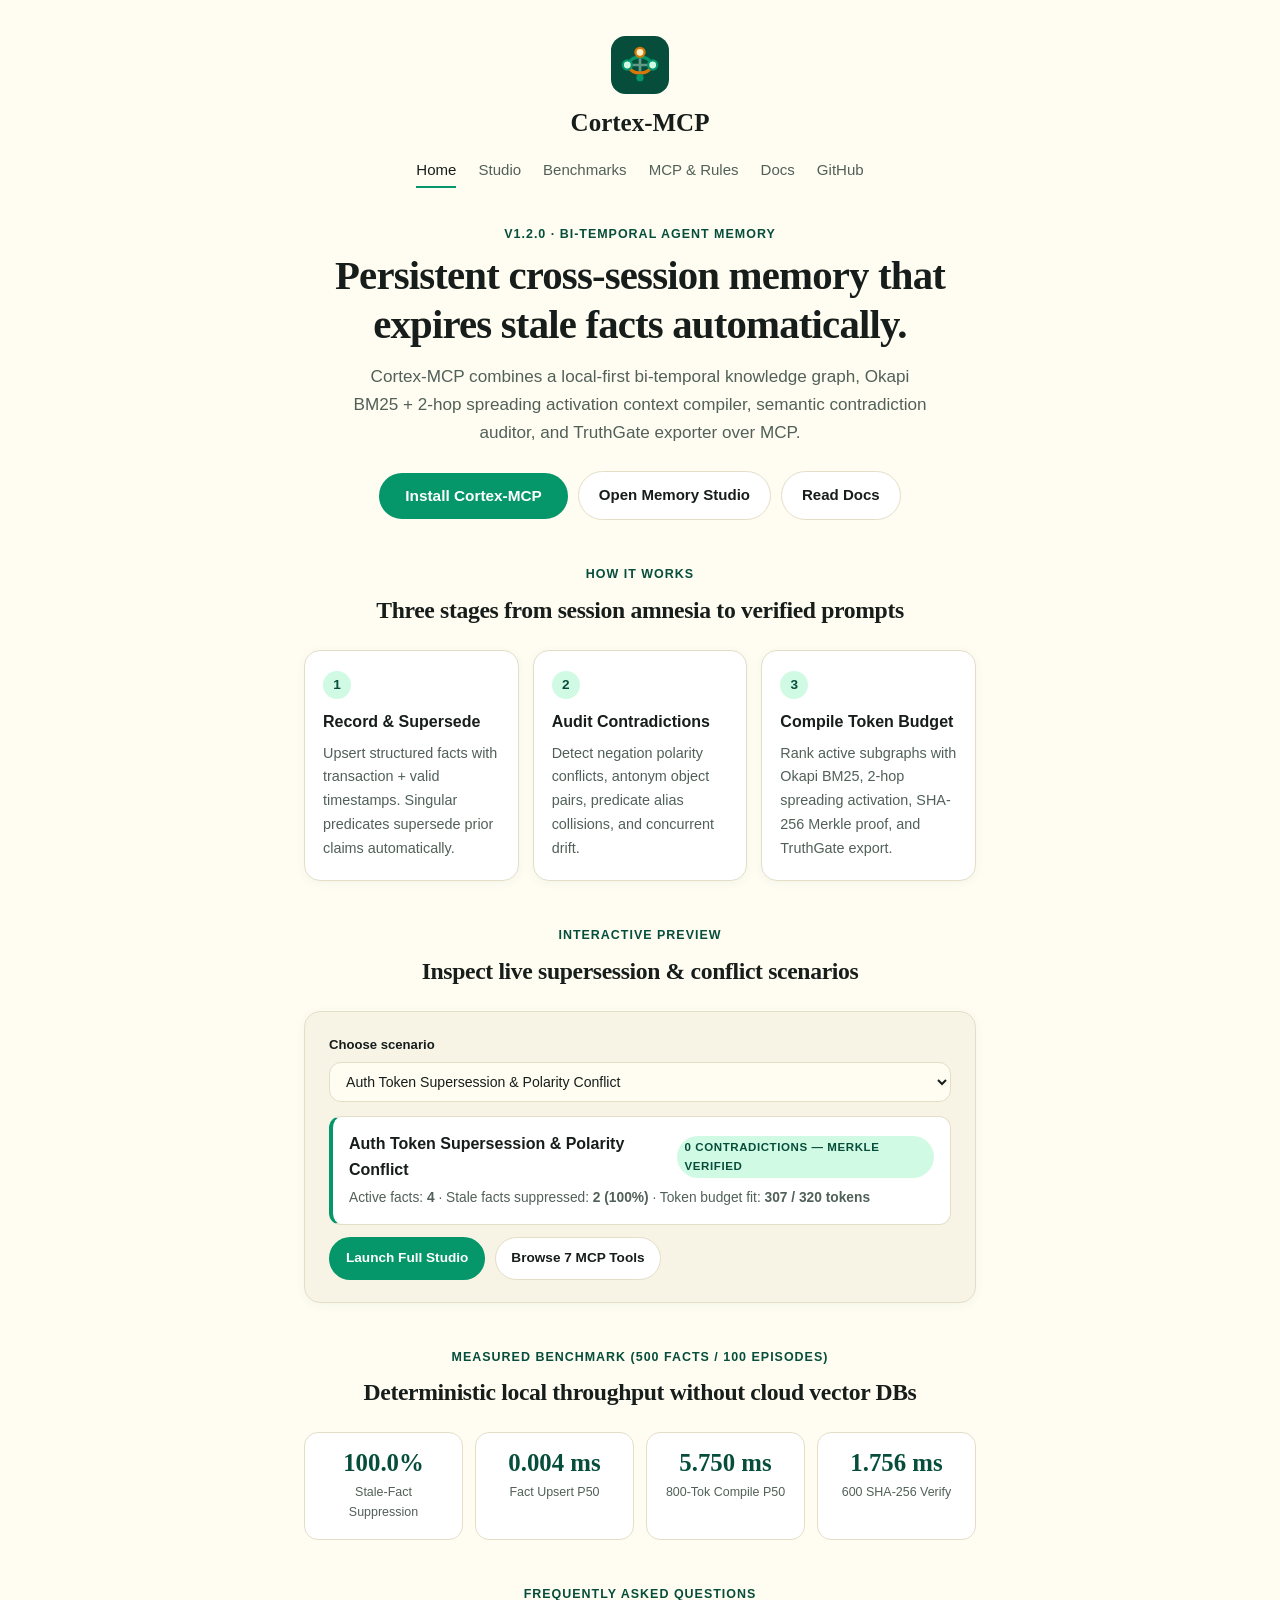
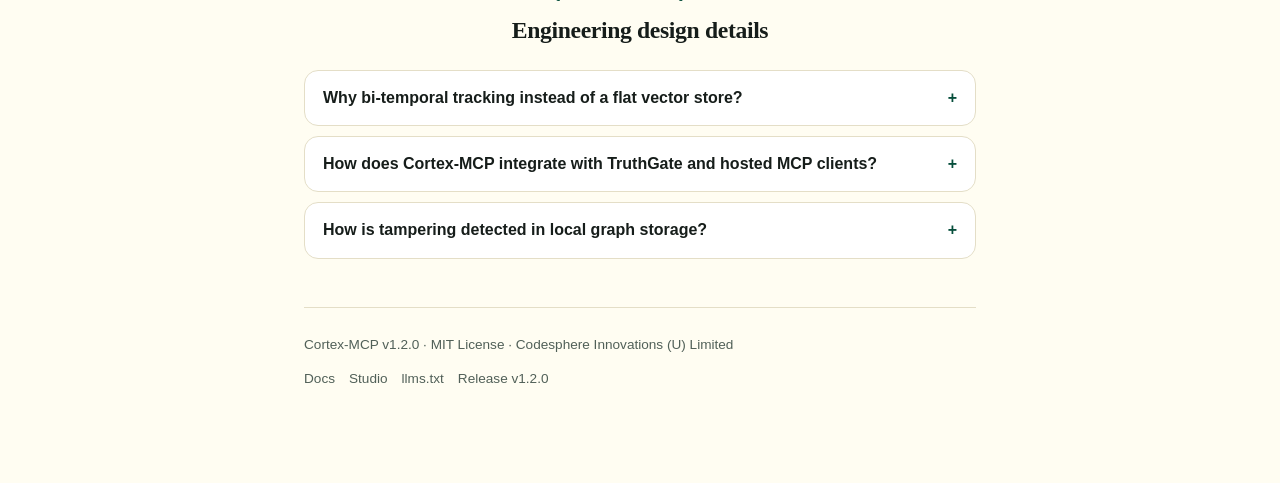
==== website/index.html @ 3ddeae09 "feat: release v1.2.0 with Seafoam Jade & Warm Ochre editorial website, bi-temporal studio, docs, and" ====
<!DOCTYPE html>
<html lang="en">
<head>
  <meta charset="utf-8" />
  <meta name="viewport" content="width=device-width, initial-scale=1.0" />
  <title>Cortex-MCP — Bi-Temporal Knowledge Graph &amp; Token-Budgeted Context Compiler</title>
  <meta name="description" content="Local-first bi-temporal knowledge graph, Okapi BM25 token-budgeted context compiler, contradiction auditor, and TruthGate exporter for AI agents." />
  <link rel="canonical" href="https://codesphere-u.github.io/cortex-mcp/" />
  <meta property="og:type" content="website" />
  <meta property="og:title" content="Cortex-MCP v1.2.0 — Bi-Temporal Memory MCP Server" />
  <meta property="og:description" content="100% stale-fact suppression, sub-millisecond fact upserts, SHA-256 Merkle integrity, and 7 MCP tools over stdio, HTTP/SSE, and Vercel." />
  <meta property="og:url" content="https://codesphere-u.github.io/cortex-mcp/" />
  <meta property="og:image" content="https://codesphere-u.github.io/cortex-mcp/og-image.svg" />
  <meta name="twitter:card" content="summary_large_image" />
  <meta name="twitter:title" content="Cortex-MCP v1.2.0 — Bi-Temporal Memory MCP Server" />
  <meta name="twitter:description" content="Persistent cross-session memory with bi-temporal supersession, contradiction auditing, and strict token-budget packing." />
  <meta name="twitter:image" content="https://codesphere-u.github.io/cortex-mcp/og-image.svg" />
  <link rel="icon" type="image/svg+xml" href="favicon.svg" />
  <link rel="manifest" href="manifest.webmanifest" />
  <link rel="stylesheet" href="styles.css" />
  <script type="application/ld+json">
  {
    "@context": "https://schema.org",
    "@graph": [
      {
        "@type": "Organization",
        "@id": "https://codesphere-u.github.io/#org",
        "name": "Codesphere Innovations (U) Limited",
        "url": "https://github.com/codesphere-u"
      },
      {
        "@type": "Person",
        "@id": "https://codesphere-u.github.io/#author",
        "name": "Akandwanaho Ivan Alvin",
        "worksFor": { "@id": "https://codesphere-u.github.io/#org" }
      },
      {
        "@type": "WebSite",
        "@id": "https://codesphere-u.github.io/cortex-mcp/#website",
        "url": "https://codesphere-u.github.io/cortex-mcp/",
        "name": "Cortex-MCP",
        "publisher": { "@id": "https://codesphere-u.github.io/#org" }
      },
      {
        "@type": "SoftwareApplication",
        "name": "Cortex-MCP",
        "softwareVersion": "1.2.0",
        "applicationCategory": "DeveloperApplication",
        "operatingSystem": "macOS, Linux, Windows",
        "license": "https://opensource.org/licenses/MIT",
        "url": "https://codesphere-u.github.io/cortex-mcp/",
        "codeRepository": "https://github.com/codesphere-u/cortex-mcp",
        "author": { "@id": "https://codesphere-u.github.io/#author" },
        "offers": {
          "@type": "Offer",
          "price": "0",
          "priceCurrency": "USD"
        }
      },
      {
        "@type": "FAQPage",
        "mainEntity": [
          {
            "@type": "Question",
            "name": "How does Cortex-MCP prevent stale architectural facts from leaking into prompts?",
            "acceptedAnswer": {
              "@type": "Answer",
              "text": "Every TemporalFact carries valid_from, valid_until, and superseded_by pointers. Upserting a singular predicate automatically closes the prior active fact and ContextCompiler filters out superseded facts with 100% stale-fact suppression."
            }
          },
          {
            "@type": "Question",
            "name": "What contradiction classes does ContradictionAuditor catch?",
            "acceptedAnswer": {
              "@type": "Answer",
              "text": "It detects negation polarity conflicts, opposing antonym object pairs, predicate alias collisions after canonical normalization, and unsuperseded singular value drift."
            }
          }
        ]
      }
    ]
  }
  </script>
</head>
<body>
  <div class="page-col">
    <header class="site-header">
      <a class="brand-mark" href="index.html">
        <svg class="brand-mascot" viewBox="0 0 64 64" fill="none" aria-hidden="true">
          <rect width="64" height="64" rx="16" fill="#064e3b"/>
          <path d="M18 32h28M32 16v32" stroke="#d1fae5" stroke-width="3" stroke-linecap="round" opacity="0.45"/>
          <path d="M18 32c6-12 22-12 28 0" stroke="#059669" stroke-width="3.5" stroke-linecap="round"/>
          <path d="M18 32c6 12 22 12 28 0" stroke="#d97706" stroke-width="3.5" stroke-linecap="round"/>
          <circle cx="18" cy="32" r="5" fill="#d1fae5" stroke="#059669" stroke-width="2.5"/>
          <circle cx="32" cy="18" r="5" fill="#fef3c7" stroke="#d97706" stroke-width="2.5"/>
          <circle cx="46" cy="32" r="5" fill="#d1fae5" stroke="#059669" stroke-width="2.5"/>
          <circle cx="32" cy="46" r="4" fill="#059669"/>
        </svg>
        <svg class="brand-wordmark-svg" width="196" height="36" viewBox="0 0 196 36" role="img" aria-label="Cortex-MCP">
          <text x="98" y="27" text-anchor="middle" font-family="Georgia, 'Times New Roman', serif" font-size="25" font-weight="700" fill="#161d1a">Cortex-MCP</text>
        </svg>
        <span class="sr-only">Cortex-MCP</span>
      </a>

      <nav class="site-nav" aria-label="Primary Navigation">
        <a href="index.html" class="active">Home</a>
        <a href="studio.html">Studio</a>
        <a href="proof.html">Benchmarks</a>
        <a href="rules.html">MCP &amp; Rules</a>
        <a href="docs.html">Docs</a>
        <a href="https://github.com/codesphere-u/cortex-mcp">GitHub</a>
      </nav>
    </header>

    <main>
      <section style="text-align:center;">
        <p class="hero-kicker">v1.2.0 &middot; Bi-Temporal Agent Memory</p>
        <h1 class="hero-title">Persistent cross-session memory that expires stale facts automatically.</h1>
        <p class="hero-lead">
          Cortex-MCP combines a local-first bi-temporal knowledge graph, Okapi BM25 + 2-hop spreading activation context compiler, semantic contradiction auditor, and TruthGate exporter over MCP.
        </p>

        <div class="hero-actions">
          <div class="cta-wrap">
            <button type="button" class="btn-primary" data-popover-toggle="installPopover">Install Cortex-MCP</button>
            <div id="installPopover" class="cta-popover" role="dialog" aria-label="Install commands">
              <p class="cta-popover-title">Quick Install &amp; Connect</p>
              <div class="cmd-row">
                <code>pip install -e .</code>
                <button type="button" class="copy-mini" data-copy="pip install -e .">Copy</button>
              </div>
              <div class="cmd-row">
                <code>cortex-mcp demo</code>
                <button type="button" class="copy-mini" data-copy="cortex-mcp demo">Copy</button>
              </div>
              <div class="cmd-row">
                <code>claude mcp add --transport http cortex-mcp https://cortex-mcp-steel.vercel.app/mcp</code>
                <button type="button" class="copy-mini" data-copy="claude mcp add --transport http cortex-mcp https://cortex-mcp-steel.vercel.app/mcp">Copy</button>
              </div>
            </div>
          </div>
          <a class="btn-secondary" href="studio.html">Open Memory Studio</a>
          <a class="btn-secondary" href="docs.html">Read Docs</a>
        </div>
      </section>

      <section class="flow-section">
        <p class="section-label">How It Works</p>
        <h2 class="section-heading">Three stages from session amnesia to verified prompts</h2>
        <div class="flow-grid">
          <article class="flow-step">
            <span class="step-num">1</span>
            <h3>Record &amp; Supersede</h3>
            <p>Upsert structured facts with transaction + valid timestamps. Singular predicates supersede prior claims automatically.</p>
          </article>
          <article class="flow-step">
            <span class="step-num">2</span>
            <h3>Audit Contradictions</h3>
            <p>Detect negation polarity conflicts, antonym object pairs, predicate alias collisions, and concurrent drift.</p>
          </article>
          <article class="flow-step">
            <span class="step-num">3</span>
            <h3>Compile Token Budget</h3>
            <p>Rank active subgraphs with Okapi BM25, 2-hop spreading activation, SHA-256 Merkle proof, and TruthGate export.</p>
          </article>
        </div>
      </section>

      <section class="flow-section">
        <p class="section-label">Interactive Preview</p>
        <h2 class="section-heading">Inspect live supersession &amp; conflict scenarios</h2>
        <div class="handy-card soft">
          <label class="field-label" for="quickSampleSelect">Choose scenario</label>
          <select id="quickSampleSelect" class="handy-select" style="margin-bottom:14px;">
            <option value="supersession">Auth Token Supersession &amp; Polarity Conflict</option>
            <option value="antonym">Ledger Antonym &amp; Predicate Alias Drift</option>
            <option value="briefing">Clean 2-Hop Architecture &amp; TruthGate Export</option>
          </select>
          <div id="quickSampleOut"></div>
          <div style="margin-top:12px;display:flex;gap:10px;flex-wrap:wrap;">
            <a class="btn-primary btn-sm" href="studio.html">Launch Full Studio</a>
            <a class="btn-secondary btn-sm" href="rules.html">Browse 7 MCP Tools</a>
          </div>
        </div>
      </section>

      <section class="flow-section">
        <p class="section-label">Measured Benchmark (500 Facts / 100 Episodes)</p>
        <h2 class="section-heading">Deterministic local throughput without cloud vector DBs</h2>
        <div class="stat-grid">
          <div class="stat-box">
            <div class="stat-val">100.0%</div>
            <div class="stat-lbl">Stale-Fact Suppression</div>
          </div>
          <div class="stat-box">
            <div class="stat-val">0.004 ms</div>
            <div class="stat-lbl">Fact Upsert P50</div>
          </div>
          <div class="stat-box">
            <div class="stat-val">5.750 ms</div>
            <div class="stat-lbl">800-Tok Compile P50</div>
          </div>
          <div class="stat-box">
            <div class="stat-val">1.756 ms</div>
            <div class="stat-lbl">600 SHA-256 Verify</div>
          </div>
        </div>
      </section>

      <section class="flow-section">
        <p class="section-label">Frequently Asked Questions</p>
        <h2 class="section-heading">Engineering design details</h2>
        <details class="faq-item">
          <summary>Why bi-temporal tracking instead of a flat vector store?</summary>
          <p>Vector similarity treats deprecated config (like <code>JWT_HS256</code>) and its replacement (<code>PASETO_v4_public</code>) as equally true neighbors. Bi-temporal bounds (<code>valid_from</code>, <code>valid_until</code>, <code>superseded_by</code>) exclude superseded facts while preserving historical time travel via <code>memory_time_travel</code>.</p>
        </details>
        <details class="faq-item">
          <summary>How does Cortex-MCP integrate with TruthGate and hosted MCP clients?</summary>
          <p><code>cortex-mcp export-sources</code> emits verified <code>GroundedSourceDocument</code> payloads for citation verification, while <code>api/index.py</code> exposes Streamable HTTP at <code>POST /mcp</code> and local agents connect over <code>stdio</code> or HTTP/SSE.</p>
        </details>
        <details class="faq-item">
          <summary>How is tampering detected in local graph storage?</summary>
          <p>Every recorded episode and fact participates in a SHA-256 hash chain and deterministic Merkle root digest checked by <code>memory_verify_integrity</code>.</p>
        </details>
      </section>
    </main>

    <footer class="site-footer">
      <span>Cortex-MCP v1.2.0 &middot; MIT License &middot; Codesphere Innovations (U) Limited</span>
      <div class="footer-links">
        <a href="docs.html">Docs</a>
        <a href="studio.html">Studio</a>
        <a href="llms.txt">llms.txt</a>
        <a href="https://github.com/codesphere-u/cortex-mcp/releases/tag/v1.2.0">Release v1.2.0</a>
      </div>
    </footer>
  </div>
  <div id="toast" class="toast" role="status" aria-live="polite"></div>
  <script defer data-domain="codesphere-u.github.io" src="https://plausible.io/js/script.js"></script>
  <script src="app.js"></script>
</body>
</html>
---- website/styles.css ----
/* Cortex-MCP — Handy-Inspired Warm Ivory + Seafoam Jade + Warm Ochre Editorial Theme */
:root {
  --bg: #fffdf2;
  --surface: #f7f4e6;
  --card: #ffffff;
  --ink: #161d1a;
  --muted: #516058;
  --line: #e4dec7;
  --teal: #059669;
  --teal-hover: #047857;
  --teal-light: #d1fae5;
  --teal-dark: #064e3b;
  --rail-bg: #047857;
  --coral: #d97706;
  --coral-hover: #b45309;
  --coral-light: #fef3c7;
  --coral-dark: #451a03;
  --radius: 16px;
  --shadow: 0 2px 10px rgba(6, 78, 59, 0.05);
  --shadow-lg: 0 12px 28px rgba(6, 78, 59, 0.12);
}

*, *::before, *::after { box-sizing: border-box; }
html { scroll-behavior: smooth; }
body {
  margin: 0;
  font-family: "Inter", -apple-system, BlinkMacSystemFont, "Segoe UI", Roboto, sans-serif;
  background: var(--bg);
  color: var(--ink);
  line-height: 1.65;
  -webkit-font-smoothing: antialiased;
}
code, pre, kbd { font-family: "JetBrains Mono", ui-monospace, SFMono-Regular, Menlo, monospace; }
a { color: var(--teal-dark); }

.page-col { max-width: 720px; margin: 0 auto; padding: 0 24px 80px; }

.site-header { padding: 36px 0 36px; text-align: center; }
.brand-mark { display: inline-flex; flex-direction: column; align-items: center; gap: 10px; text-decoration: none; color: var(--ink); }
.brand-mascot { width: 58px; height: 58px; display: block; transition: transform 0.2s ease; }
.brand-mark:hover .brand-mascot { transform: translateY(-2px) scale(1.03); }
.brand-wordmark-svg { display: block; width: 196px; height: 36px; margin: 0 auto; }
.sr-only { position: absolute; width: 1px; height: 1px; padding: 0; margin: -1px; overflow: hidden; clip: rect(0, 0, 0, 0); white-space: nowrap; border: 0; }
.site-nav { margin-top: 18px; display: flex; justify-content: center; flex-wrap: wrap; gap: 8px 22px; }
.site-nav a { font-size: 0.94rem; font-weight: 500; color: var(--muted); text-decoration: none; padding-bottom: 3px; border-bottom: 2px solid transparent; transition: color 0.15s ease, border-color 0.15s ease; }
.site-nav a:hover, .site-nav a.active { color: var(--ink); border-bottom-color: var(--teal); }
.hero-kicker { font-size: 0.78rem; font-weight: 700; letter-spacing: 0.08em; text-transform: uppercase; color: var(--teal-dark); margin: 0 0 8px; }
.hero-title { font-family: Georgia, "Times New Roman", serif; font-size: clamp(1.85rem, 4.2vw, 2.55rem); font-weight: 700; line-height: 1.18; letter-spacing: -0.02em; margin: 0 0 14px; }
.hero-lead { font-size: 1.07rem; color: var(--muted); max-width: 580px; margin: 0 auto 24px; }
.hero-actions { display: flex; flex-wrap: wrap; justify-content: center; gap: 10px; align-items: center; }

.btn-primary { display: inline-flex; align-items: center; justify-content: center; gap: 8px; padding: 12px 24px; border-radius: 999px; background: var(--teal); color: #ffffff; font-weight: 700; font-size: 0.96rem; border: 2px solid var(--teal); text-decoration: none; cursor: pointer; transition: background 0.15s ease, transform 0.15s ease, border-color 0.15s ease; }
.btn-primary:hover { background: var(--teal-hover); border-color: var(--teal-hover); transform: translateY(-1px); }
.btn-secondary { display: inline-flex; align-items: center; justify-content: center; gap: 8px; padding: 11px 20px; border-radius: 999px; background: var(--card); color: var(--ink); font-weight: 600; font-size: 0.94rem; border: 1.5px solid var(--line); text-decoration: none; cursor: pointer; transition: border-color 0.15s ease, background 0.15s ease; }
.btn-secondary:hover { border-color: var(--teal); background: var(--surface); }
.btn-coral { background: var(--coral); color: #ffffff; border-color: var(--coral); }
.btn-coral:hover { background: var(--coral-hover); border-color: var(--coral-hover); }
.btn-sm { padding: 8px 15px; font-size: 0.85rem; }

.cta-wrap { position: relative; display: inline-block; }
.cta-popover { position: absolute; left: 50%; top: calc(100% + 10px); transform: translateX(-50%); width: min(370px, 90vw); background: var(--card); border: 1.5px solid var(--line); border-radius: 14px; box-shadow: var(--shadow-lg); padding: 14px; text-align: left; z-index: 40; display: none; }
.cta-popover.open { display: block; }
.cta-popover-title { font-size: 0.76rem; text-transform: uppercase; letter-spacing: 0.06em; font-weight: 700; color: var(--teal-dark); margin: 0 0 8px; }
.cmd-row { display: flex; align-items: center; justify-content: space-between; gap: 8px; background: var(--surface); border: 1px solid var(--line); border-radius: 10px; padding: 8px 10px; margin-bottom: 8px; }
.cmd-row:last-child { margin-bottom: 0; }
.cmd-row code { font-size: 0.78rem; color: var(--ink); overflow-x: auto; white-space: nowrap; }
.copy-mini { border: 1px solid var(--line); background: var(--card); color: var(--ink); font-size: 0.75rem; font-weight: 600; border-radius: 8px; padding: 4px 10px; cursor: pointer; flex-shrink: 0; }
.copy-mini:hover { border-color: var(--teal); background: var(--teal-light); }

.flow-section { margin: 44px 0 18px; }
.section-label { font-size: 0.78rem; text-transform: uppercase; letter-spacing: 0.08em; font-weight: 700; color: var(--teal-dark); text-align: center; margin: 0 0 6px; }
.section-heading { font-family: Georgia, "Times New Roman", serif; font-size: 1.48rem; font-weight: 700; text-align: center; margin: 0 0 20px; letter-spacing: -0.015em; }
.handy-card { background: var(--card); border: 1.5px solid var(--line); border-radius: var(--radius); padding: 22px 24px; box-shadow: var(--shadow); margin-bottom: 16px; }
.handy-card.soft { background: var(--surface); }
.flow-grid { display: grid; grid-template-columns: repeat(3, minmax(0, 1fr)); gap: 14px; }
.flow-step { background: var(--card); border: 1.5px solid var(--line); border-radius: var(--radius); padding: 20px 18px; box-shadow: var(--shadow); }
.step-num { display: inline-flex; align-items: center; justify-content: center; width: 28px; height: 28px; border-radius: 999px; background: var(--teal-light); color: var(--teal-dark); font-weight: 800; font-size: 0.85rem; margin-bottom: 10px; }
.flow-step h3 { margin: 0 0 6px; font-size: 1rem; font-weight: 700; }
.flow-step p { margin: 0; font-size: 0.9rem; color: var(--muted); }
.stat-grid { display: grid; grid-template-columns: repeat(4, minmax(0, 1fr)); gap: 12px; }
.stat-box { background: var(--card); border: 1.5px solid var(--line); border-radius: 14px; padding: 16px 14px; text-align: center; }
.stat-val { font-family: Georgia, "Times New Roman", serif; font-size: 1.55rem; font-weight: 700; color: var(--teal-dark); line-height: 1.15; }
.stat-lbl { font-size: 0.78rem; color: var(--muted); margin-top: 4px; }

.studio-badge-pill { display: inline-flex; align-items: center; gap: 6px; padding: 4px 10px; border-radius: 999px; font-size: 0.74rem; font-weight: 700; background: var(--teal-light); color: var(--teal-dark); }
.studio-badge-pill.coral { background: var(--coral-light); color: var(--coral-dark); }
.preset-bar { display: flex; flex-wrap: wrap; gap: 8px; margin-bottom: 16px; }
.preset-chip { border: 1.5px solid var(--line); background: var(--surface); color: var(--ink); border-radius: 999px; padding: 7px 14px; font-size: 0.85rem; font-weight: 600; cursor: pointer; transition: all 0.15s ease; }
.preset-chip:hover { border-color: var(--teal); }
.preset-chip.active { background: var(--teal); border-color: var(--teal); color: #ffffff; }
.studio-grid { display: grid; grid-template-columns: 1fr 1fr; gap: 14px; }
.field-label { display: block; font-size: 0.82rem; font-weight: 700; margin-bottom: 6px; color: var(--ink); }
.handy-textarea, .handy-input, .handy-select { width: 100%; border: 1.5px solid var(--line); border-radius: 12px; background: var(--bg); color: var(--ink); padding: 10px 12px; font-size: 0.88rem; font-family: inherit; }
.handy-textarea { min-height: 130px; resize: vertical; font-family: "JetBrains Mono", ui-monospace, monospace; font-size: 0.8rem; line-height: 1.5; }
.handy-textarea:focus, .handy-input:focus, .handy-select:focus { outline: none; border-color: var(--teal); background: #ffffff; }
.finding-item { border: 1.5px solid var(--line); border-radius: 12px; padding: 14px 16px; margin-bottom: 10px; background: var(--card); }
.finding-item.high { border-left: 4px solid var(--coral); }
.finding-item.pass { border-left: 4px solid var(--teal); }
.finding-head { display: flex; justify-content: space-between; gap: 8px; align-items: center; margin-bottom: 4px; }
.sev-pill { font-size: 0.72rem; font-weight: 700; text-transform: uppercase; letter-spacing: 0.05em; padding: 2px 8px; border-radius: 999px; background: var(--surface); color: var(--ink); }
.sev-pill.high { background: var(--coral-light); color: var(--coral-dark); }
.sev-pill.ok { background: var(--teal-light); color: var(--teal-dark); }

.rules-filter { display: flex; flex-wrap: wrap; gap: 10px; margin-bottom: 16px; }
.rule-card { background: var(--card); border: 1.5px solid var(--line); border-radius: 14px; padding: 16px 18px; margin-bottom: 10px; }
.rule-id { font-family: "JetBrains Mono", monospace; font-size: 0.78rem; font-weight: 700; color: var(--teal-dark); background: var(--teal-light); padding: 2px 8px; border-radius: 6px; }

.docs-layout { display: grid; grid-template-columns: 196px minmax(0, 1fr); min-height: 100vh; }
.docs-sidebar { position: sticky; top: 0; height: 100vh; overflow-y: auto; background: var(--rail-bg); color: #ffffff; padding: 28px 16px; display: flex; flex-direction: column; gap: 22px; }
.docs-brand { display: flex; align-items: center; gap: 10px; color: #ffffff; text-decoration: none; font-family: Georgia, "Times New Roman", serif; font-weight: 700; font-size: 1.15rem; }
.docs-brand svg { width: 30px; height: 30px; flex-shrink: 0; }
.docs-nav { display: flex; flex-direction: column; gap: 4px; }
.docs-nav a { color: rgba(255, 255, 255, 0.88); text-decoration: none; padding: 8px 10px; border-radius: 10px; font-size: 0.9rem; font-weight: 600; transition: background 0.15s ease; }
.docs-nav a:hover, .docs-nav a.active { background: rgba(255, 255, 255, 0.18); color: #ffffff; }
.docs-rail-foot { margin-top: auto; font-size: 0.78rem; color: rgba(255, 255, 255, 0.78); }
.docs-main { max-width: 780px; width: 100%; margin: 0 auto; padding: 40px 28px 80px; }
.docs-main h1 { font-family: Georgia, "Times New Roman", serif; font-size: 2rem; margin: 0 0 10px; }
.docs-main h2 { font-family: Georgia, "Times New Roman", serif; font-size: 1.38rem; margin: 34px 0 10px; padding-top: 12px; border-top: 1px solid var(--line); }
.doc-subrail { display: flex; flex-wrap: wrap; gap: 8px; margin: 16px 0 26px; }
.doc-subrail a { font-size: 0.82rem; font-weight: 600; text-decoration: none; padding: 5px 12px; border-radius: 999px; background: var(--surface); border: 1px solid var(--line); color: var(--ink); }
.doc-subrail a:hover { border-color: var(--teal); background: var(--teal-light); }

pre { background: #14221d; color: #f4fdf9; border-radius: 12px; padding: 14px 16px; overflow-x: auto; font-size: 0.82rem; line-height: 1.55; margin: 12px 0 18px; }
table { width: 100%; border-collapse: collapse; margin: 14px 0 20px; font-size: 0.88rem; }
th, td { text-align: left; padding: 10px 12px; border-bottom: 1px solid var(--line); vertical-align: top; }
th { font-weight: 700; color: var(--teal-dark); background: var(--surface); }

.faq-item { border: 1.5px solid var(--line); border-radius: 14px; background: var(--card); padding: 14px 18px; margin-bottom: 10px; }
.faq-item summary { font-weight: 700; cursor: pointer; list-style: none; display: flex; justify-content: space-between; align-items: center; gap: 10px; }
.faq-item summary::-webkit-details-marker { display: none; }
.faq-item summary::after { content: "+"; font-weight: 700; color: var(--teal-dark); }
.faq-item[open] summary::after { content: "-"; }
.faq-item p { margin: 10px 0 0; color: var(--muted); font-size: 0.92rem; }

.site-footer { border-top: 1.5px solid var(--line); padding: 26px 0 12px; margin-top: 48px; display: flex; flex-wrap: wrap; justify-content: space-between; align-items: center; gap: 12px; font-size: 0.85rem; color: var(--muted); }
.footer-links { display: flex; flex-wrap: wrap; gap: 14px; }
.footer-links a { color: var(--muted); text-decoration: none; }
.footer-links a:hover { color: var(--ink); }

.toast { position: fixed; bottom: 20px; left: 50%; transform: translateX(-50%) translateY(16px); background: var(--teal-dark); color: #ffffff; padding: 10px 18px; border-radius: 999px; font-size: 0.86rem; font-weight: 600; opacity: 0; pointer-events: none; transition: opacity 0.2s ease, transform 0.2s ease; z-index: 80; }
.toast.show { opacity: 1; transform: translateX(-50%) translateY(0); }

@media (max-width: 860px) {
  .docs-layout { grid-template-columns: 1fr; }
  .docs-sidebar { position: static; height: auto; flex-direction: row; flex-wrap: wrap; align-items: center; justify-content: space-between; padding: 14px 16px; gap: 12px; }
  .docs-nav { flex-direction: row; flex-wrap: wrap; }
  .docs-rail-foot { display: none; }
  .docs-main { padding: 24px 18px 60px; }
}

@media (max-width: 640px) {
  .flow-grid, .stat-grid, .studio-grid { grid-template-columns: 1fr; }
  .page-col { padding: 0 16px 64px; }
  .handy-card { padding: 18px 16px; }
}
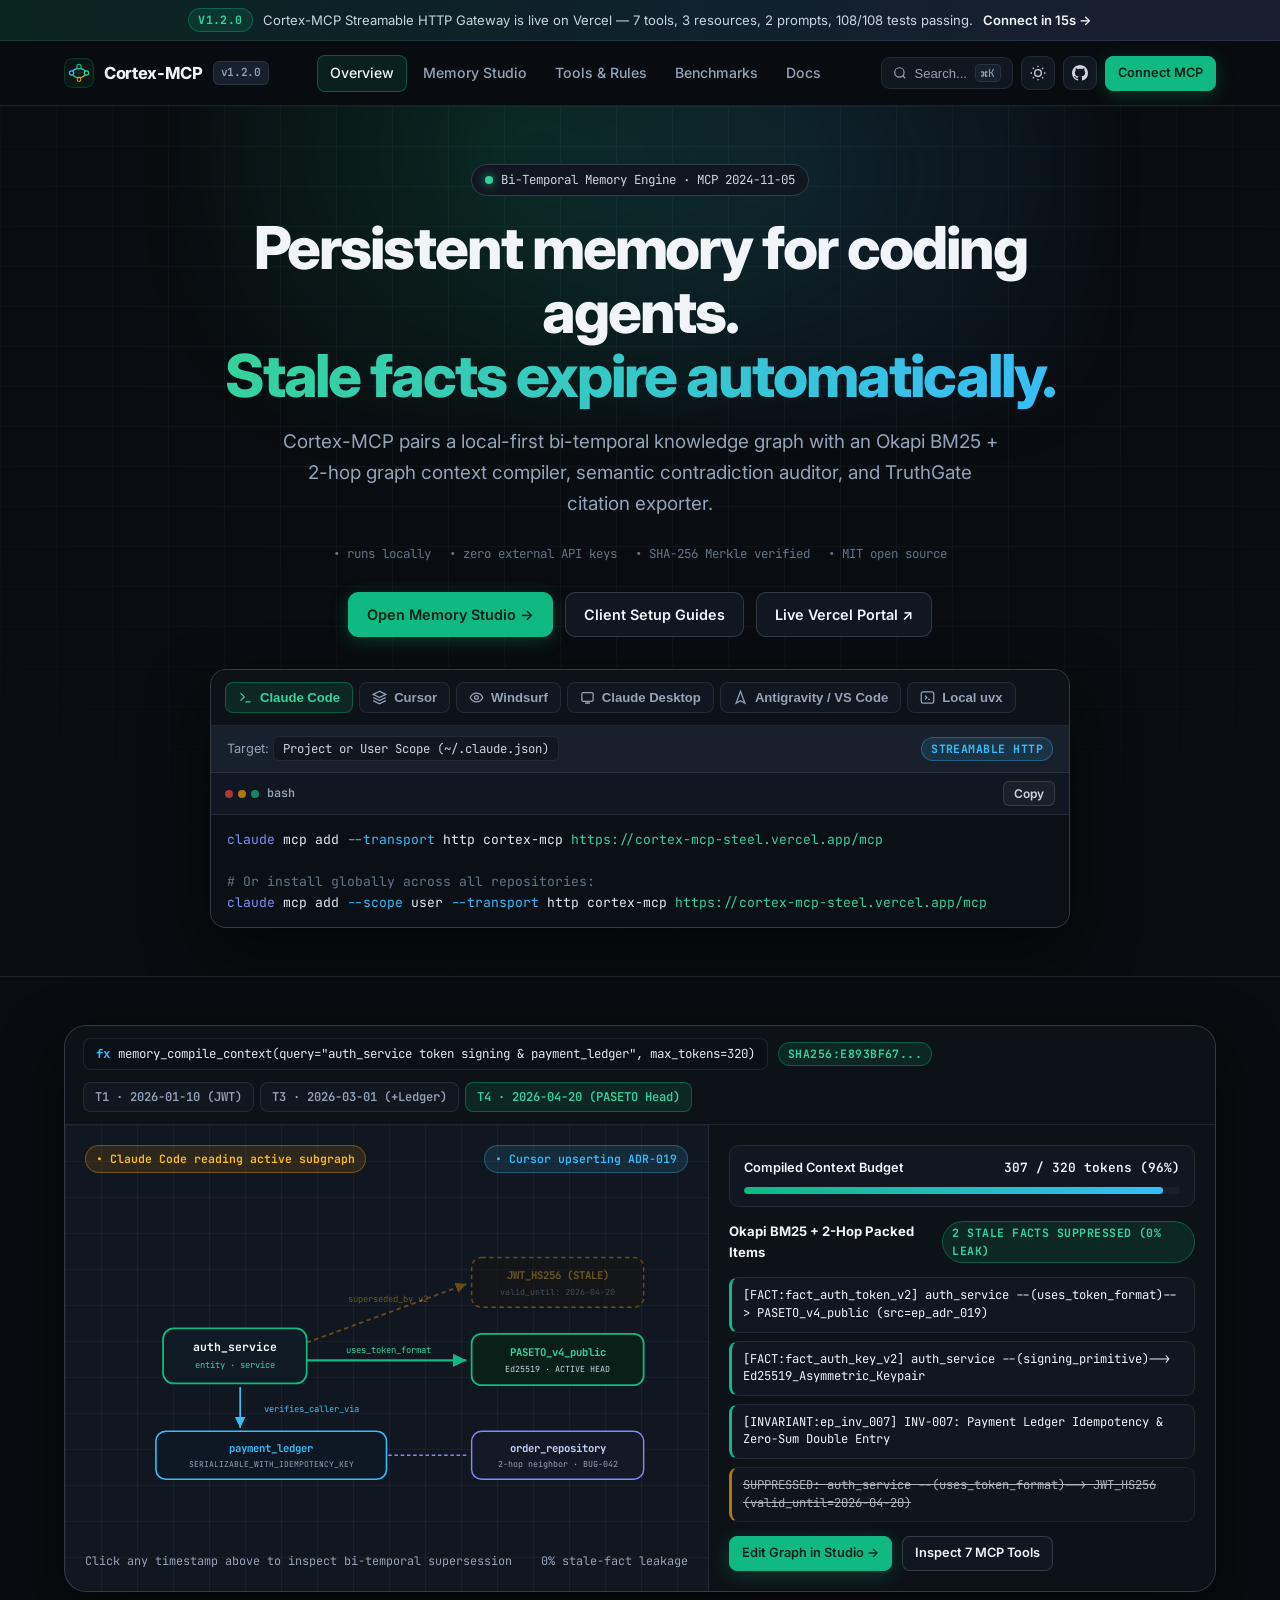
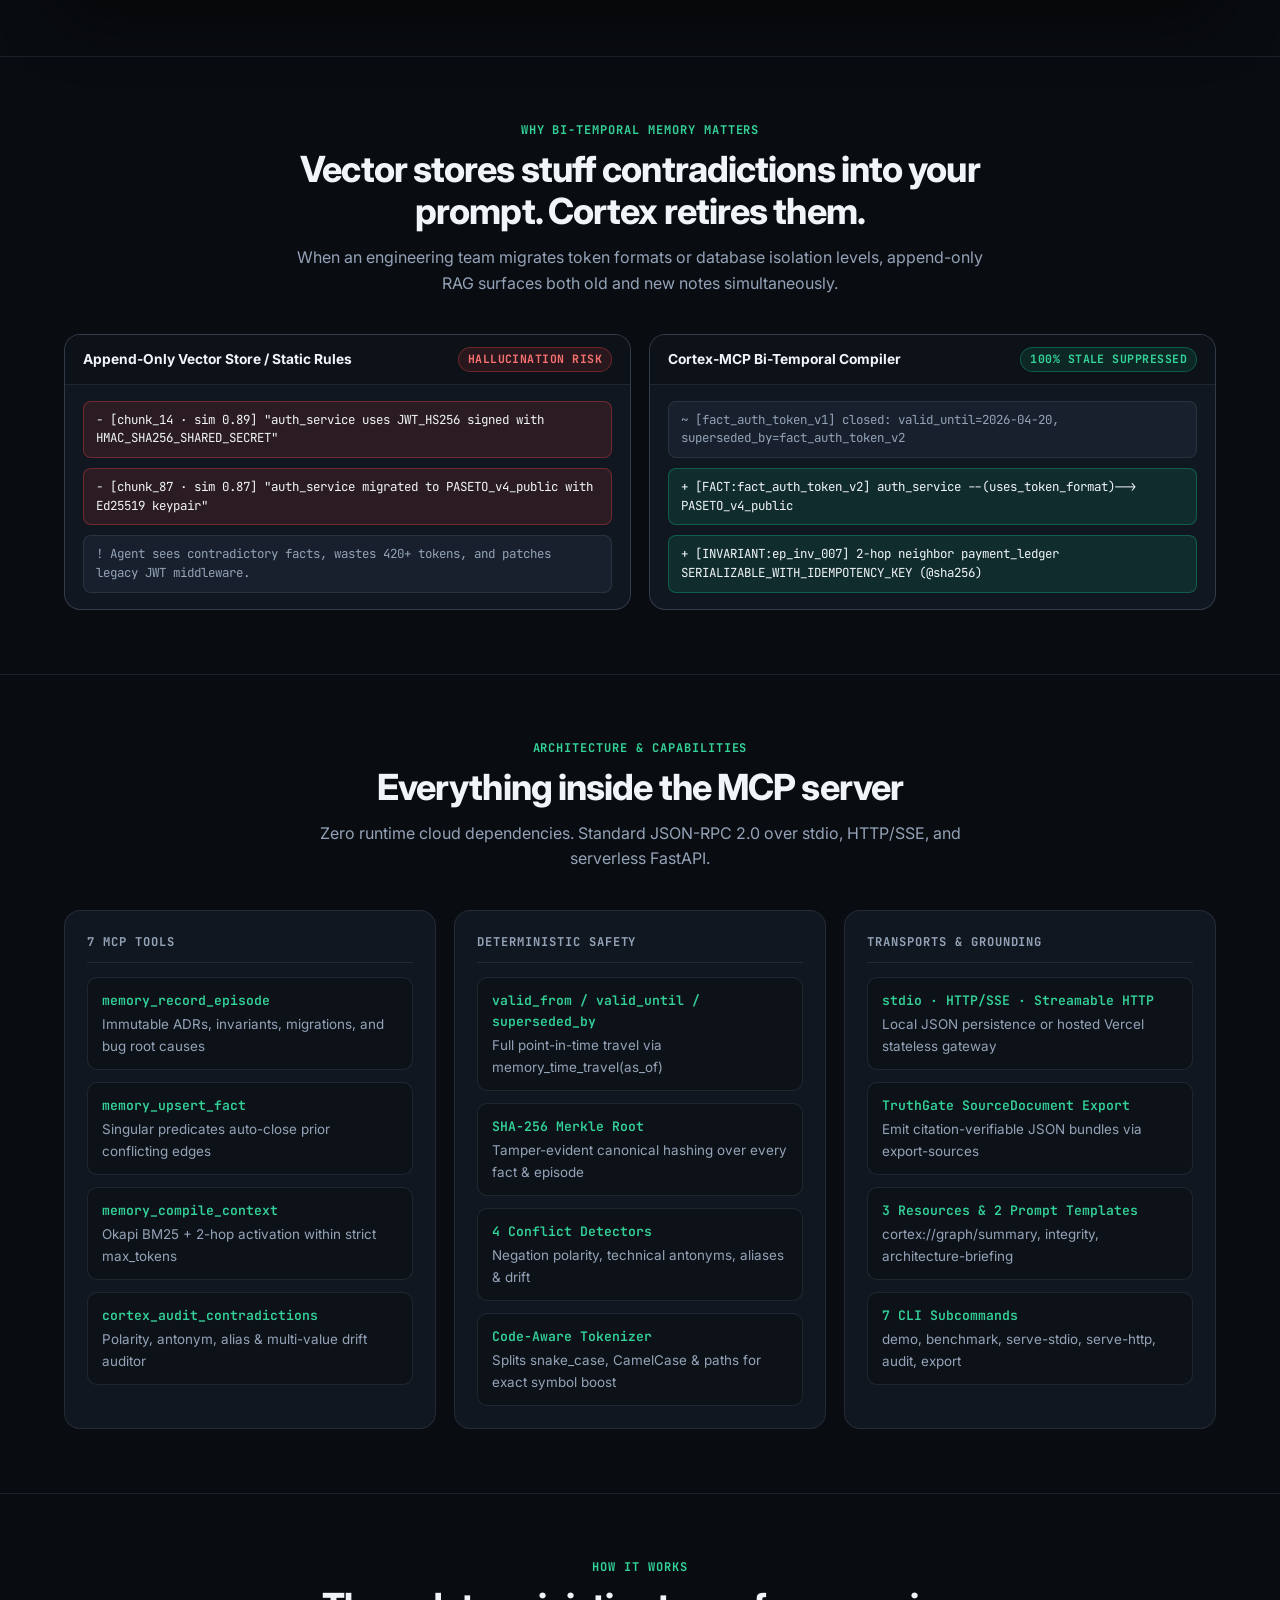
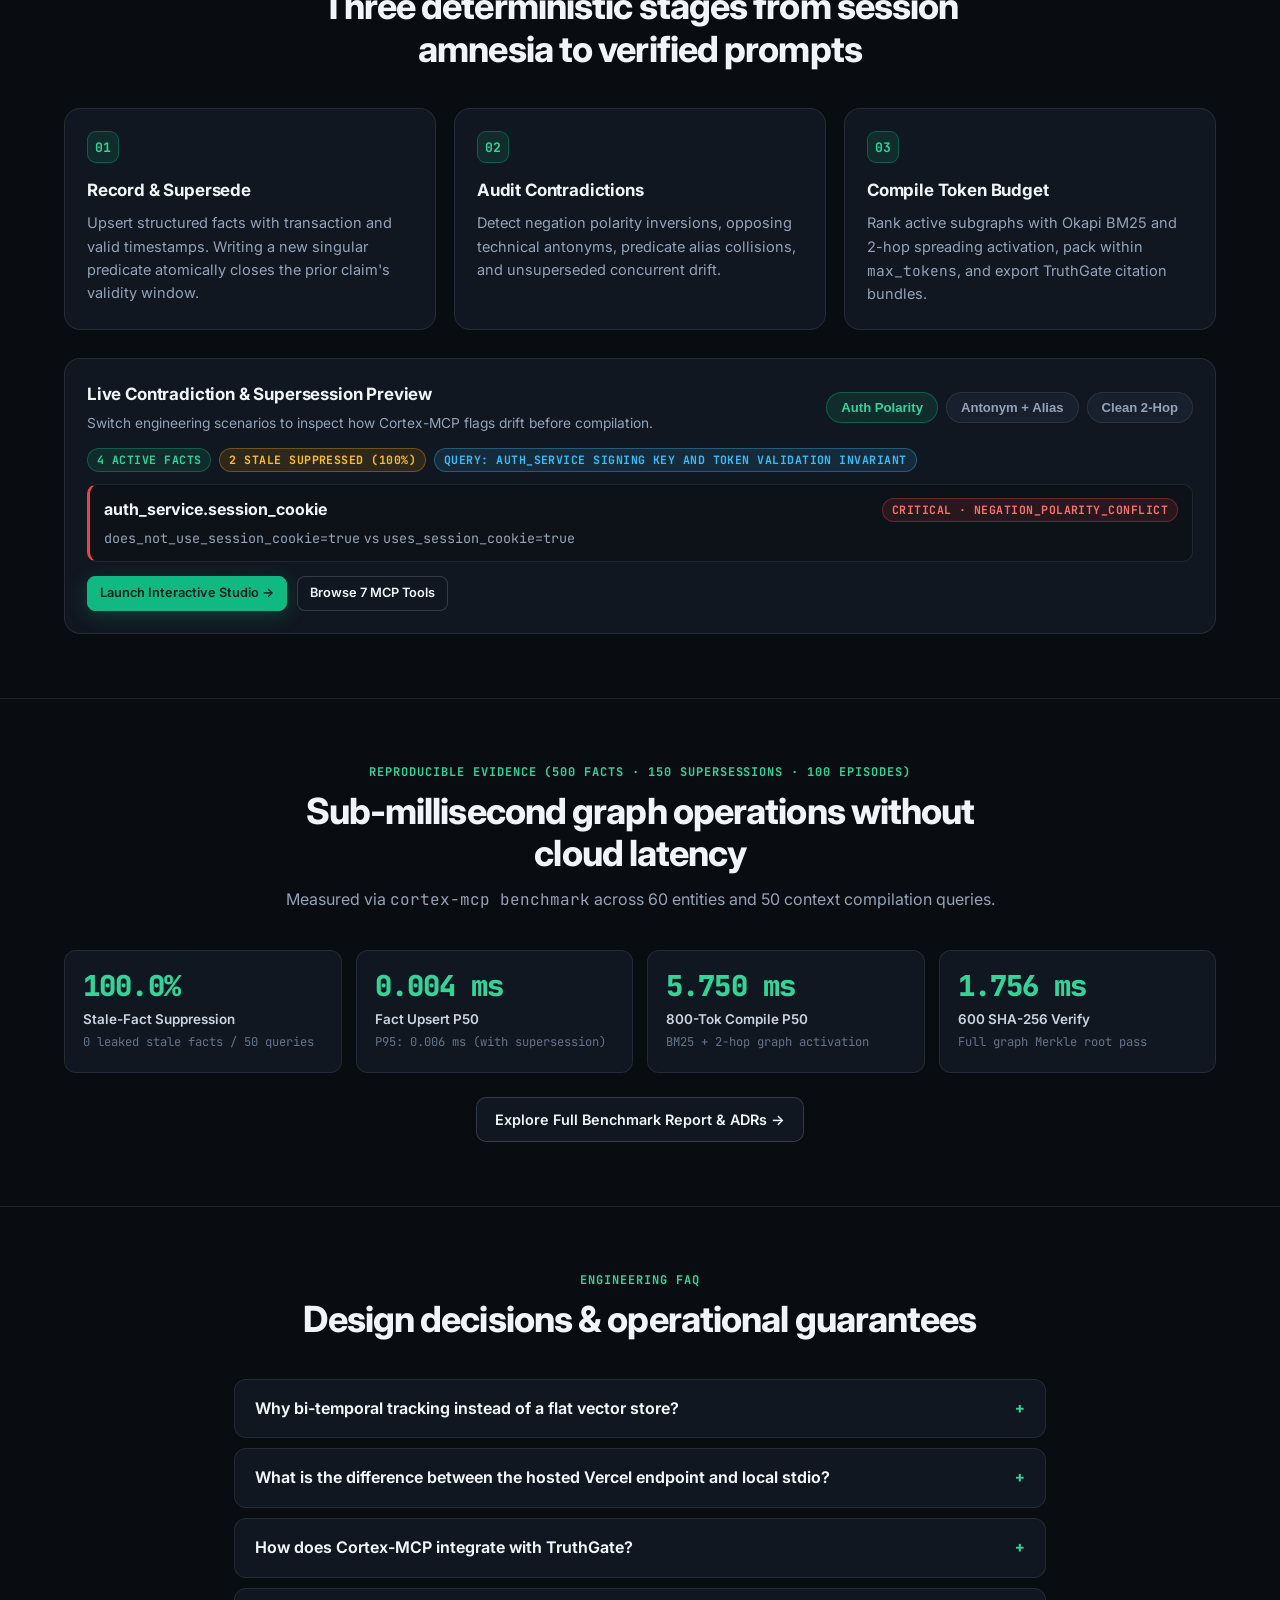
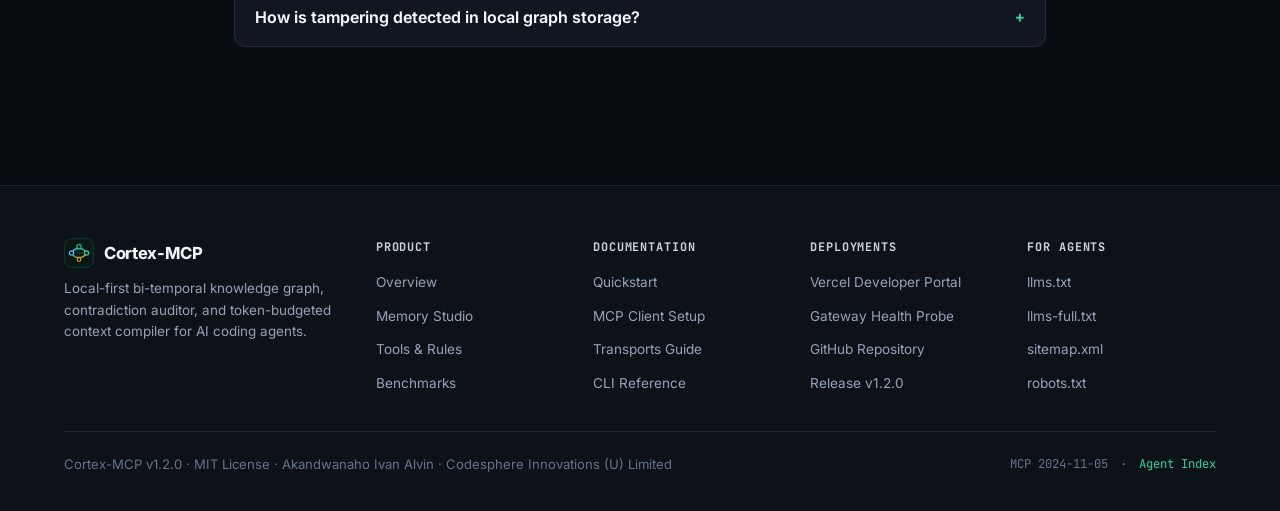
==== commit 4da78e61: "feat(website): redesign site with interactive bi-temporal workbench, 3-col docs, and MCP client swit" ====
--- a/website/index.html
+++ b/website/index.html
@@ -3,7 +3,7 @@
 <head>
   <meta charset="utf-8" />
   <meta name="viewport" content="width=device-width, initial-scale=1.0" />
-  <title>Cortex-MCP — Bi-Temporal Knowledge Graph &amp; Token-Budgeted Context Compiler</title>
+  <title>Cortex-MCP — Bi-Temporal Knowledge Graph &amp; Context Compiler for AI Agents</title>
   <meta name="description" content="Local-first bi-temporal knowledge graph, Okapi BM25 token-budgeted context compiler, contradiction auditor, and TruthGate exporter for AI agents." />
   <link rel="canonical" href="https://codesphere-u.github.io/cortex-mcp/" />
   <meta property="og:type" content="website" />
@@ -17,6 +17,9 @@
   <meta name="twitter:image" content="https://codesphere-u.github.io/cortex-mcp/og-image.svg" />
   <link rel="icon" type="image/svg+xml" href="favicon.svg" />
   <link rel="manifest" href="manifest.webmanifest" />
+  <link rel="preconnect" href="https://fonts.googleapis.com" />
+  <link rel="preconnect" href="https://fonts.gstatic.com" crossorigin />
+  <link href="https://fonts.googleapis.com/css2?family=Inter:wght@400;500;600;700;800&family=JetBrains+Mono:wght@400;500;600;700&display=swap" rel="stylesheet" />
   <link rel="stylesheet" href="styles.css" />
   <script type="application/ld+json">
   {
@@ -83,158 +86,493 @@
   </script>
 </head>
 <body>
-  <div class="page-col">
-    <header class="site-header">
-      <a class="brand-mark" href="index.html">
-        <svg class="brand-mascot" viewBox="0 0 64 64" fill="none" aria-hidden="true">
-          <rect width="64" height="64" rx="16" fill="#064e3b"/>
-          <path d="M18 32h28M32 16v32" stroke="#d1fae5" stroke-width="3" stroke-linecap="round" opacity="0.45"/>
-          <path d="M18 32c6-12 22-12 28 0" stroke="#059669" stroke-width="3.5" stroke-linecap="round"/>
-          <path d="M18 32c6 12 22 12 28 0" stroke="#d97706" stroke-width="3.5" stroke-linecap="round"/>
-          <circle cx="18" cy="32" r="5" fill="#d1fae5" stroke="#059669" stroke-width="2.5"/>
-          <circle cx="32" cy="18" r="5" fill="#fef3c7" stroke="#d97706" stroke-width="2.5"/>
-          <circle cx="46" cy="32" r="5" fill="#d1fae5" stroke="#059669" stroke-width="2.5"/>
-          <circle cx="32" cy="46" r="4" fill="#059669"/>
-        </svg>
-        <svg class="brand-wordmark-svg" width="196" height="36" viewBox="0 0 196 36" role="img" aria-label="Cortex-MCP">
-          <text x="98" y="27" text-anchor="middle" font-family="Georgia, 'Times New Roman', serif" font-size="25" font-weight="700" fill="#161d1a">Cortex-MCP</text>
-        </svg>
-        <span class="sr-only">Cortex-MCP</span>
+  <div class="announcement-bar">
+    <span class="pill-tag">v1.2.0</span>
+    <span>Cortex-MCP Streamable HTTP Gateway is live on Vercel — 7 tools, 3 resources, 2 prompts, 108/108 tests passing.</span>
+    <a href="docs.html#client-setup">Connect in 15s &rarr;</a>
+  </div>
+
+  <header class="topbar">
+    <div class="topbar-inner">
+      <a class="brand-link" href="index.html">
+        <img class="brand-icon" src="favicon.svg" alt="" width="30" height="30" />
+        <span>Cortex-MCP</span>
+        <span class="version-chip">v1.2.0</span>
       </a>
 
-      <nav class="site-nav" aria-label="Primary Navigation">
-        <a href="index.html" class="active">Home</a>
-        <a href="studio.html">Studio</a>
+      <nav class="nav-links" aria-label="Primary Navigation">
+        <a href="index.html" class="active">Overview</a>
+        <a href="studio.html">Memory Studio</a>
+        <a href="rules.html">Tools &amp; Rules</a>
         <a href="proof.html">Benchmarks</a>
-        <a href="rules.html">MCP &amp; Rules</a>
         <a href="docs.html">Docs</a>
-        <a href="https://github.com/codesphere-u/cortex-mcp">GitHub</a>
       </nav>
-    </header>
-
-    <main>
-      <section style="text-align:center;">
-        <p class="hero-kicker">v1.2.0 &middot; Bi-Temporal Agent Memory</p>
-        <h1 class="hero-title">Persistent cross-session memory that expires stale facts automatically.</h1>
-        <p class="hero-lead">
-          Cortex-MCP combines a local-first bi-temporal knowledge graph, Okapi BM25 + 2-hop spreading activation context compiler, semantic contradiction auditor, and TruthGate exporter over MCP.
+
+      <div class="nav-actions">
+        <button type="button" class="search-trigger" data-open-search aria-label="Search documentation">
+          <svg width="14" height="14" viewBox="0 0 24 24" fill="none" stroke="currentColor" stroke-width="2"><circle cx="11" cy="11" r="8"/><path d="m21 21-4.3-4.3"/></svg>
+          <span>Search...</span>
+          <kbd>&#8984;K</kbd>
+        </button>
+        <button id="themeToggleBtn" type="button" class="icon-btn" aria-label="Toggle color theme"></button>
+        <a class="icon-btn" href="https://github.com/codesphere-u/cortex-mcp" aria-label="GitHub repository" title="GitHub repository">
+          <svg width="16" height="16" viewBox="0 0 24 24" fill="currentColor"><path d="M12 0C5.37 0 0 5.37 0 12c0 5.31 3.435 9.795 8.205 11.385.6.105.825-.255.825-.57 0-.285-.015-1.23-.015-2.235-3.015.555-3.795-.735-4.035-1.41-.135-.345-.72-1.41-1.23-1.695-.42-.225-1.02-.78-.015-.795.945-.015 1.62.87 1.845 1.23 1.08 1.815 2.805 1.305 3.495.99.105-.78.42-1.305.765-1.605-2.67-.3-5.46-1.335-5.46-5.925 0-1.305.465-2.385 1.23-3.225-.12-.3-.54-1.53.12-3.18 0 0 1.005-.315 3.3 1.23.96-.27 1.98-.405 3-.405s2.04.135 3 .405c2.295-1.56 3.3-1.23 3.3-1.23.66 1.65.24 2.88.12 3.18.765.84 1.23 1.905 1.23 3.225 0 4.605-2.805 5.625-5.475 5.925.435.375.81 1.095.81 2.22 0 1.605-.015 2.895-.015 3.3 0 .315.225.69.825.57A12.02 12.02 0 0 0 24 12c0-6.63-5.37-12-12-12z"/></svg>
+        </a>
+        <a class="btn btn-primary btn-sm" href="docs.html#client-setup">Connect MCP</a>
+        <button id="mobileMenuBtn" type="button" class="icon-btn mobile-menu-btn" aria-label="Open menu" aria-expanded="false">
+          <svg width="16" height="16" viewBox="0 0 24 24" fill="none" stroke="currentColor" stroke-width="2"><path d="M3 12h18M3 6h18M3 18h18"/></svg>
+        </button>
+      </div>
+    </div>
+    <nav id="mobileDrawer" class="mobile-drawer" aria-label="Mobile Navigation">
+      <a href="index.html" class="active">Overview</a>
+      <a href="studio.html">Memory Studio</a>
+      <a href="rules.html">Tools &amp; Rules</a>
+      <a href="proof.html">Benchmarks</a>
+      <a href="docs.html">Documentation</a>
+      <a href="docs.html#client-setup">Connect MCP Client</a>
+      <a href="https://github.com/codesphere-u/cortex-mcp">GitHub Repository</a>
+    </nav>
+  </header>
+
+  <main>
+    <!-- Hero Section -->
+    <section class="hero-section">
+      <div class="hero-grid-bg" aria-hidden="true"></div>
+      <div class="hero-glow" aria-hidden="true"></div>
+      <div class="container hero-inner">
+        <div class="hero-eyebrow">
+          <span class="status-dot"></span>
+          <span>Bi-Temporal Memory Engine &middot; MCP 2024-11-05</span>
+        </div>
+
+        <h1 class="hero-h1">
+          Persistent memory for coding agents.<br />
+          <span class="hero-gradient">Stale facts expire automatically.</span>
+        </h1>
+
+        <p class="hero-subtitle">
+          Cortex-MCP pairs a local-first bi-temporal knowledge graph with an Okapi BM25 + 2-hop graph context compiler, semantic contradiction auditor, and TruthGate citation exporter.
         </p>
 
-        <div class="hero-actions">
-          <div class="cta-wrap">
-            <button type="button" class="btn-primary" data-popover-toggle="installPopover">Install Cortex-MCP</button>
-            <div id="installPopover" class="cta-popover" role="dialog" aria-label="Install commands">
-              <p class="cta-popover-title">Quick Install &amp; Connect</p>
-              <div class="cmd-row">
-                <code>pip install -e .</code>
-                <button type="button" class="copy-mini" data-copy="pip install -e .">Copy</button>
+        <div class="trust-line">
+          <span>&bull; runs locally</span>
+          <span>&bull; zero external API keys</span>
+          <span>&bull; SHA-256 Merkle verified</span>
+          <span>&bull; MIT open source</span>
+        </div>
+
+        <div class="hero-cta-row">
+          <a class="btn btn-primary" href="studio.html">Open Memory Studio &rarr;</a>
+          <a class="btn btn-secondary" href="docs.html#client-setup">Client Setup Guides</a>
+          <a class="btn btn-secondary" href="https://cortex-mcp-steel.vercel.app">Live Vercel Portal &nearr;</a>
+        </div>
+
+        <!-- Plannotator + Stitch Style Instant Client Switcher -->
+        <div class="quick-connect-shell" data-client-switcher>
+          <div class="client-tabs" role="tablist" aria-label="MCP Client Selector">
+            <button type="button" class="client-pill active" data-client="claude-code" role="tab">
+              <svg viewBox="0 0 24 24" fill="none" stroke="currentColor" stroke-width="2"><polyline points="4 17 10 11 4 5"/><line x1="12" y1="19" x2="20" y2="19"/></svg>
+              Claude Code
+            </button>
+            <button type="button" class="client-pill" data-client="cursor" role="tab">
+              <svg viewBox="0 0 24 24" fill="none" stroke="currentColor" stroke-width="2"><path d="M12 2L2 7l10 5 10-5-10-5z"/><path d="M2 17l10 5 10-5"/><path d="M2 12l10 5 10-5"/></svg>
+              Cursor
+            </button>
+            <button type="button" class="client-pill" data-client="windsurf" role="tab">
+              <svg viewBox="0 0 24 24" fill="none" stroke="currentColor" stroke-width="2"><path d="M2 12s3-7 10-7 10 7 10 7-3 7-10 7-10-7-10-7z"/><circle cx="12" cy="12" r="3"/></svg>
+              Windsurf
+            </button>
+            <button type="button" class="client-pill" data-client="claude-desktop" role="tab">
+              <svg viewBox="0 0 24 24" fill="none" stroke="currentColor" stroke-width="2"><rect x="3" y="4" width="18" height="14" rx="2"/><line x1="8" y1="21" x2="16" y2="21"/><line x1="12" y1="18" x2="12" y2="21"/></svg>
+              Claude Desktop
+            </button>
+            <button type="button" class="client-pill" data-client="antigravity" role="tab">
+              <svg viewBox="0 0 24 24" fill="none" stroke="currentColor" stroke-width="2"><polygon points="12 2 19 21 12 17 5 21 12 2"/></svg>
+              Antigravity / VS Code
+            </button>
+            <button type="button" class="client-pill" data-client="uvx-stdio" role="tab">
+              <svg viewBox="0 0 24 24" fill="none" stroke="currentColor" stroke-width="2"><rect x="2" y="3" width="20" height="18" rx="3"/><path d="m8 9 3 3-3 3"/><path d="M13 15h3"/></svg>
+              Local uvx
+            </button>
+          </div>
+          <div class="client-panel-meta">
+            <span>Target: <code class="client-path" data-client-path>Project or User Scope</code></span>
+            <span class="pill-tag cyan" data-client-transport>Streamable HTTP</span>
+          </div>
+          <div class="code-card">
+            <div class="code-header">
+              <span class="code-lang">
+                <span class="code-dots"><i></i><i></i><i></i></span>
+                <span data-client-lang>bash</span>
+              </span>
+              <button type="button" class="copy-btn" data-client-copy data-copy="">Copy</button>
+            </div>
+            <pre><code data-client-code></code></pre>
+          </div>
+        </div>
+      </div>
+    </section>
+
+    <!-- Univer-Inspired Interactive Bi-Temporal Canvas Workbench -->
+    <section class="workbench-section">
+      <div class="container">
+        <div id="heroWorkbench" class="workbench-frame">
+          <div class="workbench-toolbar">
+            <div class="workbench-meta">
+              <span class="fx-pill"><strong>fx</strong> <span id="heroFxExpr">memory_compile_context(...)</span></span>
+              <span class="pill-tag" id="heroMerkle">sha256:e893bf67...</span>
+            </div>
+            <div class="timeline-pills" role="group" aria-label="Time-travel timestamp selector">
+              <button type="button" class="time-pill" data-hero-time="t1">T1 &middot; 2026-01-10 (JWT)</button>
+              <button type="button" class="time-pill" data-hero-time="t3">T3 &middot; 2026-03-01 (+Ledger)</button>
+              <button type="button" class="time-pill active" data-hero-time="t4">T4 &middot; 2026-04-20 (PASETO Head)</button>
+            </div>
+          </div>
+
+          <div class="workbench-body">
+            <div class="graph-stage">
+              <div class="agent-cursors">
+                <span class="cursor-chip claude">&bull; Claude Code reading active subgraph</span>
+                <span class="cursor-chip cursor-agent">&bull; Cursor upserting ADR-019</span>
               </div>
-              <div class="cmd-row">
-                <code>cortex-mcp demo</code>
-                <button type="button" class="copy-mini" data-copy="cortex-mcp demo">Copy</button>
+              <svg id="heroGraphSvg" class="hero-graph-svg" viewBox="0 0 680 290" role="img" aria-label="Interactive bi-temporal knowledge graph visualization"></svg>
+              <div style="display:flex;justify-content:space-between;align-items:center;flex-wrap:wrap;gap:8px;font-family:var(--font-mono);font-size:0.74rem;color:var(--muted);">
+                <span>Click any timestamp above to inspect bi-temporal supersession</span>
+                <span>0% stale-fact leakage</span>
               </div>
-              <div class="cmd-row">
-                <code>claude mcp add --transport http cortex-mcp https://cortex-mcp-steel.vercel.app/mcp</code>
-                <button type="button" class="copy-mini" data-copy="claude mcp add --transport http cortex-mcp https://cortex-mcp-steel.vercel.app/mcp">Copy</button>
+            </div>
+
+            <div class="compiler-stage">
+              <div class="budget-meter">
+                <div class="budget-head">
+                  <span>Compiled Context Budget</span>
+                  <span class="mono" id="heroBudgetText">307 / 320 tokens (95.9%)</span>
+                </div>
+                <div class="budget-track">
+                  <div id="heroBudgetFill" class="budget-fill" style="width:96%"></div>
+                </div>
               </div>
-            </div>
-          </div>
-          <a class="btn-secondary" href="studio.html">Open Memory Studio</a>
-          <a class="btn-secondary" href="docs.html">Read Docs</a>
-        </div>
-      </section>
-
-      <section class="flow-section">
-        <p class="section-label">How It Works</p>
-        <h2 class="section-heading">Three stages from session amnesia to verified prompts</h2>
-        <div class="flow-grid">
-          <article class="flow-step">
-            <span class="step-num">1</span>
+
+              <div style="display:flex;justify-content:space-between;align-items:center;gap:8px;">
+                <span style="font-size:0.82rem;font-weight:700;">Okapi BM25 + 2-Hop Packed Items</span>
+                <span id="heroSuppressedBadge" class="pill-tag">2 Stale Facts Suppressed (0% leak)</span>
+              </div>
+
+              <div id="heroCompiledList" class="compiled-list"></div>
+
+              <div style="margin-top:auto;display:flex;gap:10px;flex-wrap:wrap;">
+                <a class="btn btn-primary btn-sm" href="studio.html">Edit Graph in Studio &rarr;</a>
+                <a class="btn btn-secondary btn-sm" href="rules.html">Inspect 7 MCP Tools</a>
+              </div>
+            </div>
+          </div>
+        </div>
+      </div>
+    </section>
+
+    <!-- Before / After Diff Comparison (Plannotator Inspired) -->
+    <section class="section-block">
+      <div class="container">
+        <div class="section-header">
+          <p class="section-kicker">Why Bi-Temporal Memory Matters</p>
+          <h2 class="section-title">Vector stores stuff contradictions into your prompt. Cortex retires them.</h2>
+          <p class="section-desc">When an engineering team migrates token formats or database isolation levels, append-only RAG surfaces both old and new notes simultaneously.</p>
+        </div>
+
+        <div class="grid-2">
+          <article class="diff-card">
+            <div class="diff-head">
+              <span>Append-Only Vector Store / Static Rules</span>
+              <span class="pill-tag danger">Hallucination Risk</span>
+            </div>
+            <div class="diff-body">
+              <div class="diff-line del">- [chunk_14 · sim 0.89] "auth_service uses JWT_HS256 signed with HMAC_SHA256_SHARED_SECRET"</div>
+              <div class="diff-line del">- [chunk_87 · sim 0.87] "auth_service migrated to PASETO_v4_public with Ed25519 keypair"</div>
+              <div class="diff-line neutral">! Agent sees contradictory facts, wastes 420+ tokens, and patches legacy JWT middleware.</div>
+            </div>
+          </article>
+
+          <article class="diff-card">
+            <div class="diff-head">
+              <span>Cortex-MCP Bi-Temporal Compiler</span>
+              <span class="pill-tag">100% Stale Suppressed</span>
+            </div>
+            <div class="diff-body">
+              <div class="diff-line neutral">~ [fact_auth_token_v1] closed: valid_until=2026-04-20, superseded_by=fact_auth_token_v2</div>
+              <div class="diff-line add">+ [FACT:fact_auth_token_v2] auth_service --(uses_token_format)--&gt; PASETO_v4_public</div>
+              <div class="diff-line add">+ [INVARIANT:ep_inv_007] 2-hop neighbor payment_ledger SERIALIZABLE_WITH_IDEMPOTENCY_KEY (@sha256)</div>
+            </div>
+          </article>
+        </div>
+      </div>
+    </section>
+
+    <!-- 3-Column Bento: Everything Cortex-MCP Ships (Plannotator Style) -->
+    <section class="section-block">
+      <div class="container">
+        <div class="section-header">
+          <p class="section-kicker">Architecture &amp; Capabilities</p>
+          <h2 class="section-title">Everything inside the MCP server</h2>
+          <p class="section-desc">Zero runtime cloud dependencies. Standard JSON-RPC 2.0 over stdio, HTTP/SSE, and serverless FastAPI.</p>
+        </div>
+
+        <div class="grid-3">
+          <div class="card bento-col">
+            <h3>7 MCP Tools</h3>
+            <div class="bento-list">
+              <a class="bento-item" href="rules.html#tool-memory_record_episode">
+                <code>memory_record_episode</code>
+                <span>Immutable ADRs, invariants, migrations, and bug root causes</span>
+              </a>
+              <a class="bento-item" href="rules.html#tool-memory_upsert_fact">
+                <code>memory_upsert_fact</code>
+                <span>Singular predicates auto-close prior conflicting edges</span>
+              </a>
+              <a class="bento-item" href="rules.html#tool-memory_compile_context">
+                <code>memory_compile_context</code>
+                <span>Okapi BM25 + 2-hop activation within strict max_tokens</span>
+              </a>
+              <a class="bento-item" href="rules.html#tool-cortex_audit_contradictions">
+                <code>cortex_audit_contradictions</code>
+                <span>Polarity, antonym, alias &amp; multi-value drift auditor</span>
+              </a>
+            </div>
+          </div>
+
+          <div class="card bento-col">
+            <h3>Deterministic Safety</h3>
+            <div class="bento-list">
+              <a class="bento-item" href="docs.html#bitemporal">
+                <code>valid_from / valid_until / superseded_by</code>
+                <span>Full point-in-time travel via memory_time_travel(as_of)</span>
+              </a>
+              <a class="bento-item" href="rules.html#tool-memory_verify_integrity">
+                <code>SHA-256 Merkle Root</code>
+                <span>Tamper-evident canonical hashing over every fact &amp; episode</span>
+              </a>
+              <a class="bento-item" href="docs.html#contradictions">
+                <code>4 Conflict Detectors</code>
+                <span>Negation polarity, technical antonyms, aliases &amp; drift</span>
+              </a>
+              <a class="bento-item" href="docs.html#compiler">
+                <code>Code-Aware Tokenizer</code>
+                <span>Splits snake_case, CamelCase &amp; paths for exact symbol boost</span>
+              </a>
+            </div>
+          </div>
+
+          <div class="card bento-col">
+            <h3>Transports &amp; Grounding</h3>
+            <div class="bento-list">
+              <a class="bento-item" href="docs.html#transports">
+                <code>stdio &middot; HTTP/SSE &middot; Streamable HTTP</code>
+                <span>Local JSON persistence or hosted Vercel stateless gateway</span>
+              </a>
+              <a class="bento-item" href="docs.html#truthgate">
+                <code>TruthGate SourceDocument Export</code>
+                <span>Emit citation-verifiable JSON bundles via export-sources</span>
+              </a>
+              <a class="bento-item" href="rules.html#res-summary">
+                <code>3 Resources &amp; 2 Prompt Templates</code>
+                <span>cortex://graph/summary, integrity, architecture-briefing</span>
+              </a>
+              <a class="bento-item" href="docs.html#cli">
+                <code>7 CLI Subcommands</code>
+                <span>demo, benchmark, serve-stdio, serve-http, audit, export</span>
+              </a>
+            </div>
+          </div>
+        </div>
+      </div>
+    </section>
+
+    <!-- 3-Step Workflow + Interactive Scenario Preview -->
+    <section class="section-block">
+      <div class="container">
+        <div class="section-header">
+          <p class="section-kicker">How It Works</p>
+          <h2 class="section-title">Three deterministic stages from session amnesia to verified prompts</h2>
+        </div>
+
+        <div class="grid-3" style="margin-bottom:28px;">
+          <article class="card interactive">
+            <span class="step-badge">01</span>
             <h3>Record &amp; Supersede</h3>
-            <p>Upsert structured facts with transaction + valid timestamps. Singular predicates supersede prior claims automatically.</p>
+            <p>Upsert structured facts with transaction and valid timestamps. Writing a new singular predicate atomically closes the prior claim's validity window.</p>
           </article>
-          <article class="flow-step">
-            <span class="step-num">2</span>
+          <article class="card interactive">
+            <span class="step-badge">02</span>
             <h3>Audit Contradictions</h3>
-            <p>Detect negation polarity conflicts, antonym object pairs, predicate alias collisions, and concurrent drift.</p>
+            <p>Detect negation polarity inversions, opposing technical antonyms, predicate alias collisions, and unsuperseded concurrent drift.</p>
           </article>
-          <article class="flow-step">
-            <span class="step-num">3</span>
+          <article class="card interactive">
+            <span class="step-badge">03</span>
             <h3>Compile Token Budget</h3>
-            <p>Rank active subgraphs with Okapi BM25, 2-hop spreading activation, SHA-256 Merkle proof, and TruthGate export.</p>
+            <p>Rank active subgraphs with Okapi BM25 and 2-hop spreading activation, pack within <code>max_tokens</code>, and export TruthGate citation bundles.</p>
           </article>
         </div>
-      </section>
-
-      <section class="flow-section">
-        <p class="section-label">Interactive Preview</p>
-        <h2 class="section-heading">Inspect live supersession &amp; conflict scenarios</h2>
-        <div class="handy-card soft">
-          <label class="field-label" for="quickSampleSelect">Choose scenario</label>
-          <select id="quickSampleSelect" class="handy-select" style="margin-bottom:14px;">
-            <option value="supersession">Auth Token Supersession &amp; Polarity Conflict</option>
-            <option value="antonym">Ledger Antonym &amp; Predicate Alias Drift</option>
-            <option value="briefing">Clean 2-Hop Architecture &amp; TruthGate Export</option>
-          </select>
+
+        <div class="card">
+          <div style="display:flex;justify-content:space-between;align-items:center;flex-wrap:wrap;gap:12px;margin-bottom:14px;">
+            <div>
+              <h3 style="margin:0 0 4px;">Live Contradiction &amp; Supersession Preview</h3>
+              <p style="margin:0;font-size:0.86rem;color:var(--muted);">Switch engineering scenarios to inspect how Cortex-MCP flags drift before compilation.</p>
+            </div>
+            <div class="preset-bar" style="margin:0;">
+              <button type="button" class="preset-chip active" data-home-preset="supersession">Auth Polarity</button>
+              <button type="button" class="preset-chip" data-home-preset="antonym">Antonym + Alias</button>
+              <button type="button" class="preset-chip" data-home-preset="briefing">Clean 2-Hop</button>
+            </div>
+          </div>
           <div id="quickSampleOut"></div>
-          <div style="margin-top:12px;display:flex;gap:10px;flex-wrap:wrap;">
-            <a class="btn-primary btn-sm" href="studio.html">Launch Full Studio</a>
-            <a class="btn-secondary btn-sm" href="rules.html">Browse 7 MCP Tools</a>
-          </div>
-        </div>
-      </section>
-
-      <section class="flow-section">
-        <p class="section-label">Measured Benchmark (500 Facts / 100 Episodes)</p>
-        <h2 class="section-heading">Deterministic local throughput without cloud vector DBs</h2>
-        <div class="stat-grid">
-          <div class="stat-box">
-            <div class="stat-val">100.0%</div>
-            <div class="stat-lbl">Stale-Fact Suppression</div>
-          </div>
-          <div class="stat-box">
-            <div class="stat-val">0.004 ms</div>
-            <div class="stat-lbl">Fact Upsert P50</div>
-          </div>
-          <div class="stat-box">
-            <div class="stat-val">5.750 ms</div>
-            <div class="stat-lbl">800-Tok Compile P50</div>
-          </div>
-          <div class="stat-box">
-            <div class="stat-val">1.756 ms</div>
-            <div class="stat-lbl">600 SHA-256 Verify</div>
-          </div>
-        </div>
-      </section>
-
-      <section class="flow-section">
-        <p class="section-label">Frequently Asked Questions</p>
-        <h2 class="section-heading">Engineering design details</h2>
+          <div style="margin-top:14px;display:flex;gap:10px;flex-wrap:wrap;">
+            <a class="btn btn-primary btn-sm" href="studio.html">Launch Interactive Studio &rarr;</a>
+            <a class="btn btn-secondary btn-sm" href="rules.html">Browse 7 MCP Tools</a>
+          </div>
+        </div>
+      </div>
+    </section>
+
+    <!-- Benchmark Strip -->
+    <section class="section-block">
+      <div class="container">
+        <div class="section-header">
+          <p class="section-kicker">Reproducible Evidence (500 Facts &middot; 150 Supersessions &middot; 100 Episodes)</p>
+          <h2 class="section-title">Sub-millisecond graph operations without cloud latency</h2>
+          <p class="section-desc">Measured via <code>cortex-mcp benchmark</code> across 60 entities and 50 context compilation queries.</p>
+        </div>
+
+        <div class="grid-4">
+          <div class="stat-card">
+            <div class="stat-value">100.0%</div>
+            <div class="stat-label">Stale-Fact Suppression</div>
+            <div class="stat-sub">0 leaked stale facts / 50 queries</div>
+          </div>
+          <div class="stat-card">
+            <div class="stat-value">0.004 ms</div>
+            <div class="stat-label">Fact Upsert P50</div>
+            <div class="stat-sub">P95: 0.006 ms (with supersession)</div>
+          </div>
+          <div class="stat-card">
+            <div class="stat-value">5.750 ms</div>
+            <div class="stat-label">800-Tok Compile P50</div>
+            <div class="stat-sub">BM25 + 2-hop graph activation</div>
+          </div>
+          <div class="stat-card">
+            <div class="stat-value">1.756 ms</div>
+            <div class="stat-label">600 SHA-256 Verify</div>
+            <div class="stat-sub">Full graph Merkle root pass</div>
+          </div>
+        </div>
+
+        <div style="text-align:center;margin-top:24px;">
+          <a class="btn btn-secondary" href="proof.html">Explore Full Benchmark Report &amp; ADRs &rarr;</a>
+        </div>
+      </div>
+    </section>
+
+    <!-- FAQ Section -->
+    <section class="section-block">
+      <div class="container" style="max-width:860px;">
+        <div class="section-header">
+          <p class="section-kicker">Engineering FAQ</p>
+          <h2 class="section-title">Design decisions &amp; operational guarantees</h2>
+        </div>
+
         <details class="faq-item">
           <summary>Why bi-temporal tracking instead of a flat vector store?</summary>
           <p>Vector similarity treats deprecated config (like <code>JWT_HS256</code>) and its replacement (<code>PASETO_v4_public</code>) as equally true neighbors. Bi-temporal bounds (<code>valid_from</code>, <code>valid_until</code>, <code>superseded_by</code>) exclude superseded facts while preserving historical time travel via <code>memory_time_travel</code>.</p>
         </details>
         <details class="faq-item">
-          <summary>How does Cortex-MCP integrate with TruthGate and hosted MCP clients?</summary>
-          <p><code>cortex-mcp export-sources</code> emits verified <code>GroundedSourceDocument</code> payloads for citation verification, while <code>api/index.py</code> exposes Streamable HTTP at <code>POST /mcp</code> and local agents connect over <code>stdio</code> or HTTP/SSE.</p>
+          <summary>What is the difference between the hosted Vercel endpoint and local stdio?</summary>
+          <p>The hosted Vercel endpoint (<code>https://cortex-mcp-steel.vercel.app/mcp</code>) runs statelessly in memory per serverless instance for instant zero-install testing. For private, persistent project memory saved atomically to disk, run <code>cortex-mcp serve-stdio --storage .cortex/memory.json</code>.</p>
+        </details>
+        <details class="faq-item">
+          <summary>How does Cortex-MCP integrate with TruthGate?</summary>
+          <p><code>cortex-mcp export-sources</code> (and <code>export_truthgate_sources()</code>) emit verified <code>GroundedSourceDocument</code> payloads carrying temporal provenance and the graph SHA-256 Merkle root so downstream verification gates can prove zero stale-fact citation.</p>
         </details>
         <details class="faq-item">
           <summary>How is tampering detected in local graph storage?</summary>
-          <p>Every recorded episode and fact participates in a SHA-256 hash chain and deterministic Merkle root digest checked by <code>memory_verify_integrity</code>.</p>
+          <p>Every recorded episode and temporal fact participates in a canonical SHA-256 hash and deterministic Merkle root digest checked by <code>memory_verify_integrity</code> and exposed on <code>cortex://graph/integrity</code>.</p>
         </details>
-      </section>
-    </main>
-
-    <footer class="site-footer">
-      <span>Cortex-MCP v1.2.0 &middot; MIT License &middot; Codesphere Innovations (U) Limited</span>
-      <div class="footer-links">
-        <a href="docs.html">Docs</a>
-        <a href="studio.html">Studio</a>
-        <a href="llms.txt">llms.txt</a>
-        <a href="https://github.com/codesphere-u/cortex-mcp/releases/tag/v1.2.0">Release v1.2.0</a>
-      </div>
-    </footer>
+      </div>
+    </section>
+  </main>
+
+  <footer class="site-footer">
+    <div class="container">
+      <div class="footer-grid">
+        <div>
+          <a class="brand-link" href="index.html" style="margin-bottom:10px;">
+            <img class="brand-icon" src="favicon.svg" alt="" width="28" height="28" />
+            <span>Cortex-MCP</span>
+          </a>
+          <p style="font-size:0.84rem;color:var(--muted);margin:0;max-width:290px;">
+            Local-first bi-temporal knowledge graph, contradiction auditor, and token-budgeted context compiler for AI coding agents.
+          </p>
+        </div>
+        <div class="footer-col">
+          <h4>Product</h4>
+          <ul>
+            <li><a href="index.html">Overview</a></li>
+            <li><a href="studio.html">Memory Studio</a></li>
+            <li><a href="rules.html">Tools &amp; Rules</a></li>
+            <li><a href="proof.html">Benchmarks</a></li>
+          </ul>
+        </div>
+        <div class="footer-col">
+          <h4>Documentation</h4>
+          <ul>
+            <li><a href="docs.html#install">Quickstart</a></li>
+            <li><a href="docs.html#client-setup">MCP Client Setup</a></li>
+            <li><a href="docs.html#transports">Transports Guide</a></li>
+            <li><a href="docs.html#cli">CLI Reference</a></li>
+          </ul>
+        </div>
+        <div class="footer-col">
+          <h4>Deployments</h4>
+          <ul>
+            <li><a href="https://cortex-mcp-steel.vercel.app">Vercel Developer Portal</a></li>
+            <li><a href="https://cortex-mcp-steel.vercel.app/health">Gateway Health Probe</a></li>
+            <li><a href="https://github.com/codesphere-u/cortex-mcp">GitHub Repository</a></li>
+            <li><a href="https://github.com/codesphere-u/cortex-mcp/releases/tag/v1.2.0">Release v1.2.0</a></li>
+          </ul>
+        </div>
+        <div class="footer-col">
+          <h4>For Agents</h4>
+          <ul>
+            <li><a href="llms.txt">llms.txt</a></li>
+            <li><a href="llms-full.txt">llms-full.txt</a></li>
+            <li><a href="sitemap.xml">sitemap.xml</a></li>
+            <li><a href="robots.txt">robots.txt</a></li>
+          </ul>
+        </div>
+      </div>
+
+      <div class="footer-bottom">
+        <span>Cortex-MCP v1.2.0 &middot; MIT License &middot; Akandwanaho Ivan Alvin &middot; Codesphere Innovations (U) Limited</span>
+        <div class="footer-agent-links">
+          <span>MCP 2024-11-05</span>
+          <span>&middot;</span>
+          <a href="llms.txt">Agent Index</a>
+        </div>
+      </div>
+    </div>
+  </footer>
+
+  <!-- Global Cmd+K Search Modal -->
+  <div id="cmdBackdrop" class="cmd-backdrop" role="dialog" aria-modal="true" aria-label="Search Cortex-MCP documentation">
+    <div class="cmd-dialog">
+      <div class="cmd-input-row">
+        <svg width="16" height="16" viewBox="0 0 24 24" fill="none" stroke="currentColor" stroke-width="2"><circle cx="11" cy="11" r="8"/><path d="m21 21-4.3-4.3"/></svg>
+        <input id="cmdSearchInput" type="search" placeholder="Search tools, MCP client setup, CLI commands, rules..." autocomplete="off" />
+        <kbd style="font-size:0.72rem;padding:2px 6px;border-radius:5px;border:1px solid var(--line);color:var(--muted);">ESC</kbd>
+      </div>
+      <div id="cmdResults" class="cmd-results"></div>
+    </div>
   </div>
+
   <div id="toast" class="toast" role="status" aria-live="polite"></div>
   <script defer data-domain="codesphere-u.github.io" src="https://plausible.io/js/script.js"></script>
   <script src="app.js"></script>
--- a/website/styles.css
+++ b/website/styles.css
@@ -1,155 +1,1845 @@
-/* Cortex-MCP — Handy-Inspired Warm Ivory + Seafoam Jade + Warm Ochre Editorial Theme */
+/* Cortex-MCP v1.2.0 -- Precision Engineering Design System
+ * Synthesizes crisp coordinate-grid canvas craft, developer-first agent ergonomics,
+ * 3-column documentation clarity, and decision-driven MCP setup patterns.
+ */
+
 :root {
-  --bg: #fffdf2;
-  --surface: #f7f4e6;
-  --card: #ffffff;
-  --ink: #161d1a;
-  --muted: #516058;
-  --line: #e4dec7;
-  --teal: #059669;
-  --teal-hover: #047857;
-  --teal-light: #d1fae5;
-  --teal-dark: #064e3b;
-  --rail-bg: #047857;
-  --coral: #d97706;
-  --coral-hover: #b45309;
-  --coral-light: #fef3c7;
-  --coral-dark: #451a03;
-  --radius: 16px;
-  --shadow: 0 2px 10px rgba(6, 78, 59, 0.05);
-  --shadow-lg: 0 12px 28px rgba(6, 78, 59, 0.12);
+  --bg: #090c10;
+  --bg-elevated: #0d1218;
+  --surface: #111720;
+  --surface-2: #17202c;
+  --surface-hover: #1b2533;
+  --code-bg: #0b0f16;
+  --code-header: #111722;
+
+  --ink: #f1f5f9;
+  --ink-secondary: #cbd5e1;
+  --muted: #94a3b8;
+  --subtle: #64748b;
+
+  --line: rgba(148, 163, 184, 0.14);
+  --line-strong: rgba(148, 163, 184, 0.26);
+  --grid-line: rgba(148, 163, 184, 0.06);
+
+  --emerald: #10b981;
+  --emerald-hover: #059669;
+  --emerald-bright: #34d399;
+  --emerald-ink: #042117;
+  --emerald-soft: rgba(16, 185, 129, 0.13);
+  --emerald-border: rgba(16, 185, 129, 0.36);
+
+  --cyan: #38bdf8;
+  --cyan-soft: rgba(56, 189, 248, 0.12);
+  --cyan-border: rgba(56, 189, 248, 0.34);
+
+  --indigo: #818cf8;
+  --indigo-soft: rgba(129, 140, 248, 0.13);
+  --indigo-border: rgba(129, 140, 248, 0.35);
+
+  --amber: #f59e0b;
+  --amber-bright: #fbbf24;
+  --amber-soft: rgba(245, 158, 11, 0.13);
+  --amber-border: rgba(245, 158, 11, 0.35);
+
+  --danger: #ef4444;
+  --danger-bright: #f87171;
+  --danger-soft: rgba(239, 68, 68, 0.12);
+  --danger-border: rgba(239, 68, 68, 0.35);
+
+  --nav-bg: rgba(9, 12, 16, 0.82);
+  --shadow-sm: 0 2px 8px rgba(0, 0, 0, 0.25);
+  --shadow-md: 0 12px 32px rgba(0, 0, 0, 0.38);
+  --shadow-lg: 0 24px 60px rgba(0, 0, 0, 0.55);
+
+  --font-sans: "Inter", -apple-system, BlinkMacSystemFont, "Segoe UI", Roboto, sans-serif;
+  --font-mono: "JetBrains Mono", ui-monospace, SFMono-Regular, Menlo, Monaco, Consolas, monospace;
+  --radius-sm: 8px;
+  --radius-md: 12px;
+  --radius-lg: 16px;
+  --radius-xl: 22px;
+  --container: 1200px;
+}
+
+[data-theme="light"] {
+  --bg: #f8faf9;
+  --bg-elevated: #ffffff;
+  --surface: #ffffff;
+  --surface-2: #f1f5f3;
+  --surface-hover: #e8efec;
+  --code-bg: #0f172a;
+  --code-header: #162032;
+
+  --ink: #0f172a;
+  --ink-secondary: #334155;
+  --muted: #475569;
+  --subtle: #64748b;
+
+  --line: rgba(15, 23, 42, 0.10);
+  --line-strong: rgba(15, 23, 42, 0.18);
+  --grid-line: rgba(15, 23, 42, 0.045);
+
+  --emerald: #059669;
+  --emerald-hover: #047857;
+  --emerald-bright: #047857;
+  --emerald-ink: #ffffff;
+  --emerald-soft: rgba(5, 150, 105, 0.10);
+  --emerald-border: rgba(5, 150, 105, 0.30);
+
+  --cyan: #0284c7;
+  --cyan-soft: rgba(2, 132, 199, 0.10);
+  --cyan-border: rgba(2, 132, 199, 0.28);
+
+  --indigo: #4f46e5;
+  --indigo-soft: rgba(79, 70, 229, 0.09);
+  --indigo-border: rgba(79, 70, 229, 0.28);
+
+  --amber: #d97706;
+  --amber-bright: #b45309;
+  --amber-soft: rgba(217, 119, 6, 0.10);
+  --amber-border: rgba(217, 119, 6, 0.30);
+
+  --danger: #dc2626;
+  --danger-bright: #b91c1c;
+  --danger-soft: rgba(220, 38, 38, 0.09);
+  --danger-border: rgba(220, 38, 38, 0.28);
+
+  --nav-bg: rgba(248, 250, 249, 0.86);
+  --shadow-sm: 0 1px 4px rgba(15, 23, 42, 0.06);
+  --shadow-md: 0 10px 28px rgba(15, 23, 42, 0.08);
+  --shadow-lg: 0 22px 54px rgba(15, 23, 42, 0.12);
 }
 
 *, *::before, *::after { box-sizing: border-box; }
 html { scroll-behavior: smooth; }
+
 body {
   margin: 0;
-  font-family: "Inter", -apple-system, BlinkMacSystemFont, "Segoe UI", Roboto, sans-serif;
+  font-family: var(--font-sans);
   background: var(--bg);
   color: var(--ink);
+  line-height: 1.6;
+  -webkit-font-smoothing: antialiased;
+  overflow-x: hidden;
+}
+
+code, pre, kbd, .mono {
+  font-family: var(--font-mono);
+}
+
+a {
+  color: var(--emerald-bright);
+  text-decoration: none;
+}
+
+a:hover {
+  text-decoration: underline;
+}
+
+.sr-only {
+  position: absolute;
+  width: 1px;
+  height: 1px;
+  padding: 0;
+  margin: -1px;
+  overflow: hidden;
+  clip: rect(0, 0, 0, 0);
+  white-space: nowrap;
+  border: 0;
+}
+
+.container {
+  max-width: var(--container);
+  margin: 0 auto;
+  padding: 0 24px;
+}
+
+/* Top Announcement Ribbon (Univer + Plannotator inspired) */
+.announcement-bar {
+  background: linear-gradient(90deg, rgba(16, 185, 129, 0.14) 0%, rgba(56, 189, 248, 0.12) 50%, rgba(129, 140, 248, 0.14) 100%);
+  border-bottom: 1px solid var(--line);
+  padding: 8px 16px;
+  text-align: center;
+  font-size: 0.82rem;
+  color: var(--ink-secondary);
+  display: flex;
+  align-items: center;
+  justify-content: center;
+  gap: 10px;
+  flex-wrap: wrap;
+}
+
+.pill-tag {
+  display: inline-flex;
+  align-items: center;
+  gap: 6px;
+  padding: 2px 9px;
+  border-radius: 999px;
+  font-family: var(--font-mono);
+  font-size: 0.72rem;
+  font-weight: 700;
+  letter-spacing: 0.04em;
+  text-transform: uppercase;
+  background: var(--emerald-soft);
+  color: var(--emerald-bright);
+  border: 1px solid var(--emerald-border);
+}
+
+.pill-tag.cyan {
+  background: var(--cyan-soft);
+  color: var(--cyan);
+  border-color: var(--cyan-border);
+}
+
+.pill-tag.amber {
+  background: var(--amber-soft);
+  color: var(--amber-bright);
+  border-color: var(--amber-border);
+}
+
+.pill-tag.indigo {
+  background: var(--indigo-soft);
+  color: var(--indigo);
+  border-color: var(--indigo-border);
+}
+
+.pill-tag.danger {
+  background: var(--danger-soft);
+  color: var(--danger-bright);
+  border-color: var(--danger-border);
+}
+
+.announcement-bar a {
+  color: var(--ink);
+  font-weight: 600;
+  display: inline-flex;
+  align-items: center;
+  gap: 4px;
+}
+
+/* Sticky Frosted Navbar */
+.topbar {
+  position: sticky;
+  top: 0;
+  z-index: 60;
+  background: var(--nav-bg);
+  backdrop-filter: blur(14px);
+  -webkit-backdrop-filter: blur(14px);
+  border-bottom: 1px solid var(--line);
+}
+
+.topbar-inner {
+  max-width: var(--container);
+  margin: 0 auto;
+  padding: 0 24px;
+  height: 64px;
+  display: flex;
+  align-items: center;
+  justify-content: space-between;
+  gap: 16px;
+}
+
+.brand-link {
+  display: inline-flex;
+  align-items: center;
+  gap: 10px;
+  color: var(--ink);
+  font-weight: 750;
+  font-size: 1.04rem;
+  letter-spacing: -0.02em;
+  text-decoration: none;
+  flex-shrink: 0;
+}
+
+.brand-link:hover {
+  text-decoration: none;
+}
+
+.brand-icon {
+  width: 30px;
+  height: 30px;
+  border-radius: 8px;
+  display: block;
+}
+
+.version-chip {
+  font-family: var(--font-mono);
+  font-size: 0.7rem;
+  font-weight: 600;
+  padding: 2px 7px;
+  border-radius: 6px;
+  background: var(--surface-2);
+  border: 1px solid var(--line);
+  color: var(--muted);
+}
+
+.nav-links {
+  display: flex;
+  align-items: center;
+  gap: 4px;
+}
+
+.nav-links a {
+  color: var(--muted);
+  font-size: 0.88rem;
+  font-weight: 500;
+  padding: 6px 12px;
+  border-radius: 8px;
+  text-decoration: none;
+  transition: color 0.15s ease, background 0.15s ease;
+}
+
+.nav-links a:hover {
+  color: var(--ink);
+  background: var(--surface-2);
+  text-decoration: none;
+}
+
+.nav-links a.active {
+  color: var(--ink);
+  background: var(--emerald-soft);
+  border: 1px solid var(--emerald-border);
+}
+
+.nav-actions {
+  display: flex;
+  align-items: center;
+  gap: 8px;
+}
+
+.search-trigger {
+  display: inline-flex;
+  align-items: center;
+  gap: 8px;
+  padding: 6px 11px;
+  border-radius: 9px;
+  border: 1px solid var(--line);
+  background: var(--surface);
+  color: var(--muted);
+  font-size: 0.82rem;
+  cursor: pointer;
+  transition: border-color 0.15s ease, color 0.15s ease;
+}
+
+.search-trigger:hover {
+  border-color: var(--line-strong);
+  color: var(--ink);
+}
+
+.search-trigger kbd {
+  font-size: 0.7rem;
+  padding: 1px 5px;
+  border-radius: 5px;
+  background: var(--surface-2);
+  border: 1px solid var(--line);
+  color: var(--muted);
+}
+
+.icon-btn {
+  display: inline-flex;
+  align-items: center;
+  justify-content: center;
+  width: 34px;
+  height: 34px;
+  border-radius: 9px;
+  border: 1px solid var(--line);
+  background: var(--surface);
+  color: var(--ink-secondary);
+  cursor: pointer;
+  text-decoration: none;
+  transition: border-color 0.15s ease, background 0.15s ease, color 0.15s ease;
+}
+
+.icon-btn:hover {
+  border-color: var(--line-strong);
+  background: var(--surface-2);
+  color: var(--ink);
+  text-decoration: none;
+}
+
+.mobile-menu-btn {
+  display: none;
+}
+
+.mobile-drawer {
+  display: none;
+  border-top: 1px solid var(--line);
+  background: var(--bg-elevated);
+  padding: 12px 24px 18px;
+}
+
+.mobile-drawer.open {
+  display: flex;
+  flex-direction: column;
+  gap: 6px;
+}
+
+.mobile-drawer a {
+  padding: 9px 12px;
+  border-radius: 8px;
+  color: var(--ink-secondary);
+  font-weight: 500;
+  text-decoration: none;
+}
+
+.mobile-drawer a.active {
+  background: var(--emerald-soft);
+  color: var(--emerald-bright);
+}
+
+/* Buttons */
+.btn {
+  display: inline-flex;
+  align-items: center;
+  justify-content: center;
+  gap: 8px;
+  padding: 10px 18px;
+  border-radius: 10px;
+  font-size: 0.9rem;
+  font-weight: 600;
+  border: 1px solid transparent;
+  cursor: pointer;
+  text-decoration: none;
+  transition: transform 0.15s ease, background 0.15s ease, border-color 0.15s ease, box-shadow 0.15s ease;
+  white-space: nowrap;
+}
+
+.btn:hover {
+  text-decoration: none;
+  transform: translateY(-1px);
+}
+
+.btn-primary {
+  background: var(--emerald);
+  color: var(--emerald-ink);
+  border-color: var(--emerald);
+  box-shadow: 0 4px 18px rgba(16, 185, 129, 0.25);
+}
+
+.btn-primary:hover {
+  background: var(--emerald-hover);
+  border-color: var(--emerald-hover);
+}
+
+.btn-secondary {
+  background: var(--surface);
+  color: var(--ink);
+  border-color: var(--line-strong);
+}
+
+.btn-secondary:hover {
+  background: var(--surface-2);
+  border-color: var(--emerald-border);
+}
+
+.btn-sm {
+  padding: 6px 12px;
+  font-size: 0.8rem;
+  border-radius: 8px;
+}
+
+/* Hero Section with Univer Coordinate Grid + Ambient Glow */
+.hero-section {
+  position: relative;
+  padding: 58px 0 48px;
+  border-bottom: 1px solid var(--line);
+  overflow: hidden;
+}
+
+.hero-grid-bg {
+  position: absolute;
+  inset: 0;
+  background-image:
+    linear-gradient(to right, var(--grid-line) 1px, transparent 1px),
+    linear-gradient(to bottom, var(--grid-line) 1px, transparent 1px);
+  background-size: 56px 40px;
+  mask-image: radial-gradient(ellipse 85% 75% at 50% 28%, #000 35%, transparent 100%);
+  -webkit-mask-image: radial-gradient(ellipse 85% 75% at 50% 28%, #000 35%, transparent 100%);
+  pointer-events: none;
+}
+
+.hero-glow {
+  position: absolute;
+  top: -140px;
+  left: 50%;
+  transform: translateX(-50%);
+  width: 920px;
+  height: 460px;
+  background:
+    radial-gradient(circle at 35% 40%, rgba(16, 185, 129, 0.16), transparent 55%),
+    radial-gradient(circle at 68% 45%, rgba(56, 189, 248, 0.12), transparent 55%);
+  filter: blur(28px);
+  pointer-events: none;
+}
+
+.hero-inner {
+  position: relative;
+  z-index: 2;
+  max-width: 920px;
+  margin: 0 auto;
+  text-align: center;
+}
+
+.hero-eyebrow {
+  display: inline-flex;
+  align-items: center;
+  gap: 8px;
+  padding: 5px 13px;
+  border-radius: 999px;
+  background: var(--surface);
+  border: 1px solid var(--line-strong);
+  font-family: var(--font-mono);
+  font-size: 0.78rem;
+  color: var(--ink-secondary);
+  margin-bottom: 20px;
+}
+
+.status-dot {
+  width: 8px;
+  height: 8px;
+  border-radius: 50%;
+  background: var(--emerald-bright);
+  box-shadow: 0 0 10px var(--emerald);
+}
+
+.hero-h1 {
+  font-size: clamp(2.2rem, 5vw, 3.7rem);
+  font-weight: 800;
+  line-height: 1.08;
+  letter-spacing: -0.035em;
+  margin: 0 0 18px;
+  color: var(--ink);
+}
+
+.hero-gradient {
+  background: linear-gradient(120deg, var(--emerald-bright) 0%, var(--cyan) 100%);
+  -webkit-background-clip: text;
+  background-clip: text;
+  color: transparent;
+}
+
+.hero-subtitle {
+  font-size: clamp(1rem, 1.8vw, 1.18rem);
+  color: var(--muted);
+  max-width: 720px;
+  margin: 0 auto 24px;
   line-height: 1.65;
-  -webkit-font-smoothing: antialiased;
-}
-code, pre, kbd { font-family: "JetBrains Mono", ui-monospace, SFMono-Regular, Menlo, monospace; }
-a { color: var(--teal-dark); }
-
-.page-col { max-width: 720px; margin: 0 auto; padding: 0 24px 80px; }
-
-.site-header { padding: 36px 0 36px; text-align: center; }
-.brand-mark { display: inline-flex; flex-direction: column; align-items: center; gap: 10px; text-decoration: none; color: var(--ink); }
-.brand-mascot { width: 58px; height: 58px; display: block; transition: transform 0.2s ease; }
-.brand-mark:hover .brand-mascot { transform: translateY(-2px) scale(1.03); }
-.brand-wordmark-svg { display: block; width: 196px; height: 36px; margin: 0 auto; }
-.sr-only { position: absolute; width: 1px; height: 1px; padding: 0; margin: -1px; overflow: hidden; clip: rect(0, 0, 0, 0); white-space: nowrap; border: 0; }
-.site-nav { margin-top: 18px; display: flex; justify-content: center; flex-wrap: wrap; gap: 8px 22px; }
-.site-nav a { font-size: 0.94rem; font-weight: 500; color: var(--muted); text-decoration: none; padding-bottom: 3px; border-bottom: 2px solid transparent; transition: color 0.15s ease, border-color 0.15s ease; }
-.site-nav a:hover, .site-nav a.active { color: var(--ink); border-bottom-color: var(--teal); }
-.hero-kicker { font-size: 0.78rem; font-weight: 700; letter-spacing: 0.08em; text-transform: uppercase; color: var(--teal-dark); margin: 0 0 8px; }
-.hero-title { font-family: Georgia, "Times New Roman", serif; font-size: clamp(1.85rem, 4.2vw, 2.55rem); font-weight: 700; line-height: 1.18; letter-spacing: -0.02em; margin: 0 0 14px; }
-.hero-lead { font-size: 1.07rem; color: var(--muted); max-width: 580px; margin: 0 auto 24px; }
-.hero-actions { display: flex; flex-wrap: wrap; justify-content: center; gap: 10px; align-items: center; }
-
-.btn-primary { display: inline-flex; align-items: center; justify-content: center; gap: 8px; padding: 12px 24px; border-radius: 999px; background: var(--teal); color: #ffffff; font-weight: 700; font-size: 0.96rem; border: 2px solid var(--teal); text-decoration: none; cursor: pointer; transition: background 0.15s ease, transform 0.15s ease, border-color 0.15s ease; }
-.btn-primary:hover { background: var(--teal-hover); border-color: var(--teal-hover); transform: translateY(-1px); }
-.btn-secondary { display: inline-flex; align-items: center; justify-content: center; gap: 8px; padding: 11px 20px; border-radius: 999px; background: var(--card); color: var(--ink); font-weight: 600; font-size: 0.94rem; border: 1.5px solid var(--line); text-decoration: none; cursor: pointer; transition: border-color 0.15s ease, background 0.15s ease; }
-.btn-secondary:hover { border-color: var(--teal); background: var(--surface); }
-.btn-coral { background: var(--coral); color: #ffffff; border-color: var(--coral); }
-.btn-coral:hover { background: var(--coral-hover); border-color: var(--coral-hover); }
-.btn-sm { padding: 8px 15px; font-size: 0.85rem; }
-
-.cta-wrap { position: relative; display: inline-block; }
-.cta-popover { position: absolute; left: 50%; top: calc(100% + 10px); transform: translateX(-50%); width: min(370px, 90vw); background: var(--card); border: 1.5px solid var(--line); border-radius: 14px; box-shadow: var(--shadow-lg); padding: 14px; text-align: left; z-index: 40; display: none; }
-.cta-popover.open { display: block; }
-.cta-popover-title { font-size: 0.76rem; text-transform: uppercase; letter-spacing: 0.06em; font-weight: 700; color: var(--teal-dark); margin: 0 0 8px; }
-.cmd-row { display: flex; align-items: center; justify-content: space-between; gap: 8px; background: var(--surface); border: 1px solid var(--line); border-radius: 10px; padding: 8px 10px; margin-bottom: 8px; }
-.cmd-row:last-child { margin-bottom: 0; }
-.cmd-row code { font-size: 0.78rem; color: var(--ink); overflow-x: auto; white-space: nowrap; }
-.copy-mini { border: 1px solid var(--line); background: var(--card); color: var(--ink); font-size: 0.75rem; font-weight: 600; border-radius: 8px; padding: 4px 10px; cursor: pointer; flex-shrink: 0; }
-.copy-mini:hover { border-color: var(--teal); background: var(--teal-light); }
-
-.flow-section { margin: 44px 0 18px; }
-.section-label { font-size: 0.78rem; text-transform: uppercase; letter-spacing: 0.08em; font-weight: 700; color: var(--teal-dark); text-align: center; margin: 0 0 6px; }
-.section-heading { font-family: Georgia, "Times New Roman", serif; font-size: 1.48rem; font-weight: 700; text-align: center; margin: 0 0 20px; letter-spacing: -0.015em; }
-.handy-card { background: var(--card); border: 1.5px solid var(--line); border-radius: var(--radius); padding: 22px 24px; box-shadow: var(--shadow); margin-bottom: 16px; }
-.handy-card.soft { background: var(--surface); }
-.flow-grid { display: grid; grid-template-columns: repeat(3, minmax(0, 1fr)); gap: 14px; }
-.flow-step { background: var(--card); border: 1.5px solid var(--line); border-radius: var(--radius); padding: 20px 18px; box-shadow: var(--shadow); }
-.step-num { display: inline-flex; align-items: center; justify-content: center; width: 28px; height: 28px; border-radius: 999px; background: var(--teal-light); color: var(--teal-dark); font-weight: 800; font-size: 0.85rem; margin-bottom: 10px; }
-.flow-step h3 { margin: 0 0 6px; font-size: 1rem; font-weight: 700; }
-.flow-step p { margin: 0; font-size: 0.9rem; color: var(--muted); }
-.stat-grid { display: grid; grid-template-columns: repeat(4, minmax(0, 1fr)); gap: 12px; }
-.stat-box { background: var(--card); border: 1.5px solid var(--line); border-radius: 14px; padding: 16px 14px; text-align: center; }
-.stat-val { font-family: Georgia, "Times New Roman", serif; font-size: 1.55rem; font-weight: 700; color: var(--teal-dark); line-height: 1.15; }
-.stat-lbl { font-size: 0.78rem; color: var(--muted); margin-top: 4px; }
-
-.studio-badge-pill { display: inline-flex; align-items: center; gap: 6px; padding: 4px 10px; border-radius: 999px; font-size: 0.74rem; font-weight: 700; background: var(--teal-light); color: var(--teal-dark); }
-.studio-badge-pill.coral { background: var(--coral-light); color: var(--coral-dark); }
-.preset-bar { display: flex; flex-wrap: wrap; gap: 8px; margin-bottom: 16px; }
-.preset-chip { border: 1.5px solid var(--line); background: var(--surface); color: var(--ink); border-radius: 999px; padding: 7px 14px; font-size: 0.85rem; font-weight: 600; cursor: pointer; transition: all 0.15s ease; }
-.preset-chip:hover { border-color: var(--teal); }
-.preset-chip.active { background: var(--teal); border-color: var(--teal); color: #ffffff; }
-.studio-grid { display: grid; grid-template-columns: 1fr 1fr; gap: 14px; }
-.field-label { display: block; font-size: 0.82rem; font-weight: 700; margin-bottom: 6px; color: var(--ink); }
-.handy-textarea, .handy-input, .handy-select { width: 100%; border: 1.5px solid var(--line); border-radius: 12px; background: var(--bg); color: var(--ink); padding: 10px 12px; font-size: 0.88rem; font-family: inherit; }
-.handy-textarea { min-height: 130px; resize: vertical; font-family: "JetBrains Mono", ui-monospace, monospace; font-size: 0.8rem; line-height: 1.5; }
-.handy-textarea:focus, .handy-input:focus, .handy-select:focus { outline: none; border-color: var(--teal); background: #ffffff; }
-.finding-item { border: 1.5px solid var(--line); border-radius: 12px; padding: 14px 16px; margin-bottom: 10px; background: var(--card); }
-.finding-item.high { border-left: 4px solid var(--coral); }
-.finding-item.pass { border-left: 4px solid var(--teal); }
-.finding-head { display: flex; justify-content: space-between; gap: 8px; align-items: center; margin-bottom: 4px; }
-.sev-pill { font-size: 0.72rem; font-weight: 700; text-transform: uppercase; letter-spacing: 0.05em; padding: 2px 8px; border-radius: 999px; background: var(--surface); color: var(--ink); }
-.sev-pill.high { background: var(--coral-light); color: var(--coral-dark); }
-.sev-pill.ok { background: var(--teal-light); color: var(--teal-dark); }
-
-.rules-filter { display: flex; flex-wrap: wrap; gap: 10px; margin-bottom: 16px; }
-.rule-card { background: var(--card); border: 1.5px solid var(--line); border-radius: 14px; padding: 16px 18px; margin-bottom: 10px; }
-.rule-id { font-family: "JetBrains Mono", monospace; font-size: 0.78rem; font-weight: 700; color: var(--teal-dark); background: var(--teal-light); padding: 2px 8px; border-radius: 6px; }
-
-.docs-layout { display: grid; grid-template-columns: 196px minmax(0, 1fr); min-height: 100vh; }
-.docs-sidebar { position: sticky; top: 0; height: 100vh; overflow-y: auto; background: var(--rail-bg); color: #ffffff; padding: 28px 16px; display: flex; flex-direction: column; gap: 22px; }
-.docs-brand { display: flex; align-items: center; gap: 10px; color: #ffffff; text-decoration: none; font-family: Georgia, "Times New Roman", serif; font-weight: 700; font-size: 1.15rem; }
-.docs-brand svg { width: 30px; height: 30px; flex-shrink: 0; }
-.docs-nav { display: flex; flex-direction: column; gap: 4px; }
-.docs-nav a { color: rgba(255, 255, 255, 0.88); text-decoration: none; padding: 8px 10px; border-radius: 10px; font-size: 0.9rem; font-weight: 600; transition: background 0.15s ease; }
-.docs-nav a:hover, .docs-nav a.active { background: rgba(255, 255, 255, 0.18); color: #ffffff; }
-.docs-rail-foot { margin-top: auto; font-size: 0.78rem; color: rgba(255, 255, 255, 0.78); }
-.docs-main { max-width: 780px; width: 100%; margin: 0 auto; padding: 40px 28px 80px; }
-.docs-main h1 { font-family: Georgia, "Times New Roman", serif; font-size: 2rem; margin: 0 0 10px; }
-.docs-main h2 { font-family: Georgia, "Times New Roman", serif; font-size: 1.38rem; margin: 34px 0 10px; padding-top: 12px; border-top: 1px solid var(--line); }
-.doc-subrail { display: flex; flex-wrap: wrap; gap: 8px; margin: 16px 0 26px; }
-.doc-subrail a { font-size: 0.82rem; font-weight: 600; text-decoration: none; padding: 5px 12px; border-radius: 999px; background: var(--surface); border: 1px solid var(--line); color: var(--ink); }
-.doc-subrail a:hover { border-color: var(--teal); background: var(--teal-light); }
-
-pre { background: #14221d; color: #f4fdf9; border-radius: 12px; padding: 14px 16px; overflow-x: auto; font-size: 0.82rem; line-height: 1.55; margin: 12px 0 18px; }
-table { width: 100%; border-collapse: collapse; margin: 14px 0 20px; font-size: 0.88rem; }
-th, td { text-align: left; padding: 10px 12px; border-bottom: 1px solid var(--line); vertical-align: top; }
-th { font-weight: 700; color: var(--teal-dark); background: var(--surface); }
-
-.faq-item { border: 1.5px solid var(--line); border-radius: 14px; background: var(--card); padding: 14px 18px; margin-bottom: 10px; }
-.faq-item summary { font-weight: 700; cursor: pointer; list-style: none; display: flex; justify-content: space-between; align-items: center; gap: 10px; }
+}
+
+.trust-line {
+  display: flex;
+  flex-wrap: wrap;
+  justify-content: center;
+  gap: 8px 18px;
+  font-family: var(--font-mono);
+  font-size: 0.78rem;
+  color: var(--subtle);
+  margin-bottom: 28px;
+}
+
+.trust-line span {
+  display: inline-flex;
+  align-items: center;
+  gap: 6px;
+}
+
+.hero-cta-row {
+  display: flex;
+  flex-wrap: wrap;
+  justify-content: center;
+  gap: 12px;
+  margin-bottom: 32px;
+}
+
+/* Plannotator + Stitch Inspired Client Switcher Card */
+.quick-connect-shell {
+  max-width: 860px;
+  margin: 0 auto;
+  text-align: left;
+  background: var(--surface);
+  border: 1px solid var(--line-strong);
+  border-radius: var(--radius-lg);
+  box-shadow: var(--shadow-lg);
+  overflow: hidden;
+}
+
+.client-tabs {
+  display: flex;
+  flex-wrap: wrap;
+  gap: 6px;
+  padding: 12px 14px;
+  background: var(--bg-elevated);
+  border-bottom: 1px solid var(--line);
+}
+
+.client-pill {
+  display: inline-flex;
+  align-items: center;
+  gap: 7px;
+  padding: 7px 12px;
+  border-radius: 8px;
+  border: 1px solid var(--line);
+  background: var(--surface);
+  color: var(--muted);
+  font-size: 0.82rem;
+  font-weight: 600;
+  cursor: pointer;
+  transition: all 0.15s ease;
+}
+
+.client-pill:hover {
+  color: var(--ink);
+  border-color: var(--line-strong);
+  background: var(--surface-2);
+}
+
+.client-pill.active {
+  color: var(--emerald-bright);
+  background: var(--emerald-soft);
+  border-color: var(--emerald-border);
+}
+
+.client-pill svg {
+  width: 15px;
+  height: 15px;
+  flex-shrink: 0;
+}
+
+.client-panel-meta {
+  display: flex;
+  flex-wrap: wrap;
+  justify-content: space-between;
+  align-items: center;
+  gap: 10px;
+  padding: 11px 16px;
+  background: var(--surface-2);
+  border-bottom: 1px solid var(--line);
+  font-size: 0.8rem;
+  color: var(--muted);
+}
+
+.client-path {
+  font-family: var(--font-mono);
+  font-size: 0.77rem;
+  color: var(--ink-secondary);
+  background: var(--surface);
+  padding: 3px 9px;
+  border-radius: 6px;
+  border: 1px solid var(--line);
+}
+
+/* Syntax-Highlighted Code Block with Copy Header */
+.code-card {
+  background: var(--code-bg);
+  border: 1px solid var(--line);
+  border-radius: var(--radius-md);
+  overflow: hidden;
+  margin: 14px 0 20px;
+}
+
+.quick-connect-shell .code-card {
+  margin: 0;
+  border: 0;
+  border-radius: 0;
+}
+
+.code-header {
+  display: flex;
+  justify-content: space-between;
+  align-items: center;
+  gap: 10px;
+  padding: 8px 14px;
+  background: var(--code-header);
+  border-bottom: 1px solid rgba(148, 163, 184, 0.14);
+}
+
+.code-lang {
+  font-family: var(--font-mono);
+  font-size: 0.74rem;
+  font-weight: 600;
+  color: #94a3b8;
+  display: inline-flex;
+  align-items: center;
+  gap: 8px;
+}
+
+.code-dots {
+  display: inline-flex;
+  gap: 5px;
+}
+
+.code-dots i {
+  width: 8px;
+  height: 8px;
+  border-radius: 50%;
+  display: block;
+}
+
+.code-dots i:nth-child(1) { background: rgba(239, 68, 68, 0.7); }
+.code-dots i:nth-child(2) { background: rgba(245, 158, 11, 0.7); }
+.code-dots i:nth-child(3) { background: rgba(16, 185, 129, 0.7); }
+
+.copy-btn {
+  display: inline-flex;
+  align-items: center;
+  gap: 5px;
+  padding: 4px 10px;
+  border-radius: 6px;
+  border: 1px solid rgba(148, 163, 184, 0.22);
+  background: rgba(255, 255, 255, 0.04);
+  color: #cbd5e1;
+  font-family: var(--font-sans);
+  font-size: 0.75rem;
+  font-weight: 600;
+  cursor: pointer;
+  transition: all 0.15s ease;
+}
+
+.copy-btn:hover {
+  background: rgba(16, 185, 129, 0.18);
+  border-color: rgba(16, 185, 129, 0.5);
+  color: #34d399;
+}
+
+.copy-btn.copied {
+  background: rgba(16, 185, 129, 0.22);
+  border-color: #10b981;
+  color: #34d399;
+}
+
+.code-card pre,
+pre {
+  margin: 0;
+  padding: 14px 16px;
+  background: var(--code-bg);
+  color: #e2e8f0;
+  font-size: 0.82rem;
+  line-height: 1.6;
+  overflow-x: auto;
+}
+
+.tok-k { color: #38bdf8; }   /* keys / flags */
+.tok-s { color: #34d399; }   /* strings */
+.tok-n { color: #fbbf24; }   /* numbers / booleans */
+.tok-c { color: #64748b; }   /* comments */
+.tok-f { color: #818cf8; }   /* commands / functions */
+
+/* Univer-Inspired Interactive Hero Workbench */
+.workbench-section {
+  padding: 48px 0 64px;
+}
+
+.workbench-frame {
+  background: var(--surface);
+  border: 1px solid var(--line-strong);
+  border-radius: var(--radius-xl);
+  box-shadow: var(--shadow-lg);
+  overflow: hidden;
+}
+
+.workbench-toolbar {
+  display: flex;
+  flex-wrap: wrap;
+  justify-content: space-between;
+  align-items: center;
+  gap: 12px;
+  padding: 12px 18px;
+  background: var(--bg-elevated);
+  border-bottom: 1px solid var(--line);
+}
+
+.workbench-meta {
+  display: flex;
+  align-items: center;
+  gap: 10px;
+  flex-wrap: wrap;
+}
+
+.fx-pill {
+  display: inline-flex;
+  align-items: center;
+  gap: 8px;
+  padding: 5px 12px;
+  border-radius: 8px;
+  background: var(--code-bg);
+  border: 1px solid var(--line);
+  font-family: var(--font-mono);
+  font-size: 0.78rem;
+  color: #e2e8f0;
+}
+
+.fx-pill strong {
+  color: var(--cyan);
+}
+
+.timeline-pills {
+  display: flex;
+  flex-wrap: wrap;
+  gap: 6px;
+}
+
+.time-pill {
+  padding: 6px 11px;
+  border-radius: 8px;
+  border: 1px solid var(--line);
+  background: var(--surface);
+  color: var(--muted);
+  font-family: var(--font-mono);
+  font-size: 0.76rem;
+  font-weight: 600;
+  cursor: pointer;
+  transition: all 0.15s ease;
+}
+
+.time-pill:hover {
+  color: var(--ink);
+  border-color: var(--line-strong);
+}
+
+.time-pill.active {
+  background: var(--emerald-soft);
+  border-color: var(--emerald-border);
+  color: var(--emerald-bright);
+}
+
+.workbench-body {
+  display: grid;
+  grid-template-columns: 1.12fr 0.88fr;
+}
+
+.graph-stage {
+  position: relative;
+  padding: 20px;
+  border-right: 1px solid var(--line);
+  background-image:
+    linear-gradient(to right, var(--grid-line) 1px, transparent 1px),
+    linear-gradient(to bottom, var(--grid-line) 1px, transparent 1px);
+  background-size: 36px 36px;
+  min-height: 360px;
+  display: flex;
+  flex-direction: column;
+  justify-content: space-between;
+}
+
+.agent-cursors {
+  display: flex;
+  flex-wrap: wrap;
+  justify-content: space-between;
+  gap: 10px;
+  margin-bottom: 8px;
+}
+
+.cursor-chip {
+  display: inline-flex;
+  align-items: center;
+  gap: 6px;
+  padding: 4px 10px;
+  border-radius: 999px;
+  font-family: var(--font-mono);
+  font-size: 0.72rem;
+  font-weight: 600;
+}
+
+.cursor-chip.claude {
+  background: var(--amber-soft);
+  color: var(--amber-bright);
+  border: 1px solid var(--amber-border);
+}
+
+.cursor-chip.cursor-agent {
+  background: var(--cyan-soft);
+  color: var(--cyan);
+  border: 1px solid var(--cyan-border);
+}
+
+.hero-graph-svg {
+  width: 100%;
+  height: auto;
+  max-height: 270px;
+  display: block;
+}
+
+.compiler-stage {
+  padding: 20px;
+  background: var(--bg-elevated);
+  display: flex;
+  flex-direction: column;
+  gap: 14px;
+}
+
+.budget-meter {
+  background: var(--surface);
+  border: 1px solid var(--line);
+  border-radius: 10px;
+  padding: 12px 14px;
+}
+
+.budget-head {
+  display: flex;
+  justify-content: space-between;
+  align-items: center;
+  font-size: 0.8rem;
+  font-weight: 600;
+  margin-bottom: 8px;
+}
+
+.budget-track {
+  width: 100%;
+  height: 7px;
+  border-radius: 999px;
+  background: var(--surface-2);
+  overflow: hidden;
+}
+
+.budget-fill {
+  height: 100%;
+  border-radius: 999px;
+  background: linear-gradient(90deg, var(--emerald) 0%, var(--cyan) 100%);
+  transition: width 0.25s ease;
+}
+
+.compiled-list {
+  display: flex;
+  flex-direction: column;
+  gap: 8px;
+}
+
+.compiled-row {
+  padding: 9px 11px;
+  border-radius: 9px;
+  border: 1px solid var(--line);
+  background: var(--surface);
+  font-family: var(--font-mono);
+  font-size: 0.76rem;
+  line-height: 1.45;
+}
+
+.compiled-row.active-fact {
+  border-left: 3px solid var(--emerald);
+}
+
+.compiled-row.superseded-fact {
+  border-left: 3px solid var(--amber);
+  opacity: 0.72;
+  text-decoration: line-through;
+}
+
+/* Section Headers */
+.section-block {
+  padding: 64px 0;
+  border-top: 1px solid var(--line);
+}
+
+.section-header {
+  max-width: 720px;
+  margin: 0 auto 38px;
+  text-align: center;
+}
+
+.section-kicker {
+  font-family: var(--font-mono);
+  font-size: 0.75rem;
+  font-weight: 700;
+  letter-spacing: 0.08em;
+  text-transform: uppercase;
+  color: var(--emerald-bright);
+  margin: 0 0 8px;
+}
+
+.section-title {
+  font-size: clamp(1.6rem, 3vw, 2.25rem);
+  font-weight: 750;
+  letter-spacing: -0.025em;
+  line-height: 1.18;
+  margin: 0 0 12px;
+}
+
+.section-desc {
+  color: var(--muted);
+  font-size: 1rem;
+  margin: 0;
+}
+
+/* Grids & Bento Cards */
+.grid-3 {
+  display: grid;
+  grid-template-columns: repeat(3, minmax(0, 1fr));
+  gap: 18px;
+}
+
+.grid-2 {
+  display: grid;
+  grid-template-columns: repeat(2, minmax(0, 1fr));
+  gap: 18px;
+}
+
+.grid-4 {
+  display: grid;
+  grid-template-columns: repeat(4, minmax(0, 1fr));
+  gap: 14px;
+}
+
+.card {
+  background: var(--surface);
+  border: 1px solid var(--line);
+  border-radius: var(--radius-lg);
+  padding: 22px;
+  transition: border-color 0.2s ease, transform 0.2s ease;
+}
+
+.card:hover {
+  border-color: var(--line-strong);
+}
+
+.card.interactive:hover {
+  border-color: var(--emerald-border);
+  transform: translateY(-2px);
+}
+
+.step-badge {
+  display: inline-flex;
+  align-items: center;
+  justify-content: center;
+  width: 32px;
+  height: 32px;
+  border-radius: 9px;
+  font-family: var(--font-mono);
+  font-size: 0.82rem;
+  font-weight: 700;
+  background: var(--emerald-soft);
+  color: var(--emerald-bright);
+  border: 1px solid var(--emerald-border);
+  margin-bottom: 14px;
+}
+
+.card h3 {
+  margin: 0 0 8px;
+  font-size: 1.06rem;
+  font-weight: 700;
+  letter-spacing: -0.01em;
+}
+
+.card p {
+  margin: 0;
+  font-size: 0.91rem;
+  color: var(--muted);
+}
+
+/* Plannotator-Style Diff Comparison */
+.diff-card {
+  background: var(--surface);
+  border: 1px solid var(--line-strong);
+  border-radius: var(--radius-lg);
+  overflow: hidden;
+}
+
+.diff-head {
+  display: flex;
+  justify-content: space-between;
+  align-items: center;
+  padding: 12px 18px;
+  background: var(--bg-elevated);
+  border-bottom: 1px solid var(--line);
+  font-size: 0.86rem;
+  font-weight: 700;
+}
+
+.diff-body {
+  padding: 16px 18px;
+  display: flex;
+  flex-direction: column;
+  gap: 10px;
+}
+
+.diff-line {
+  font-family: var(--font-mono);
+  font-size: 0.78rem;
+  padding: 9px 12px;
+  border-radius: 8px;
+  line-height: 1.5;
+  border: 1px solid transparent;
+}
+
+.diff-line.del {
+  background: var(--danger-soft);
+  border-color: var(--danger-border);
+  color: var(--ink);
+}
+
+.diff-line.add {
+  background: var(--emerald-soft);
+  border-color: var(--emerald-border);
+  color: var(--ink);
+}
+
+.diff-line.neutral {
+  background: var(--surface-2);
+  border-color: var(--line);
+  color: var(--muted);
+}
+
+/* Plannotator "Everything Cortex-MCP Does" Bento */
+.bento-col h3 {
+  font-family: var(--font-mono);
+  font-size: 0.76rem;
+  text-transform: uppercase;
+  letter-spacing: 0.08em;
+  color: var(--muted);
+  padding-bottom: 10px;
+  border-bottom: 1px solid var(--line);
+  margin: 0 0 14px;
+}
+
+.bento-list {
+  display: flex;
+  flex-direction: column;
+  gap: 12px;
+}
+
+.bento-item {
+  display: block;
+  padding: 12px 14px;
+  border-radius: 10px;
+  background: var(--bg-elevated);
+  border: 1px solid var(--line);
+  color: inherit;
+  text-decoration: none;
+  transition: border-color 0.15s ease, background 0.15s ease;
+}
+
+.bento-item:hover {
+  border-color: var(--emerald-border);
+  background: var(--surface-2);
+  text-decoration: none;
+}
+
+.bento-item code {
+  font-size: 0.82rem;
+  font-weight: 600;
+  color: var(--emerald-bright);
+  display: block;
+  margin-bottom: 3px;
+}
+
+.bento-item span {
+  font-size: 0.84rem;
+  color: var(--muted);
+  display: block;
+}
+
+/* Stat / Benchmark Boxes */
+.stat-card {
+  background: var(--surface);
+  border: 1px solid var(--line);
+  border-radius: var(--radius-md);
+  padding: 20px 18px;
+}
+
+.stat-value {
+  font-family: var(--font-mono);
+  font-size: 1.8rem;
+  font-weight: 800;
+  letter-spacing: -0.03em;
+  color: var(--emerald-bright);
+  line-height: 1.1;
+}
+
+.stat-label {
+  margin-top: 6px;
+  font-size: 0.84rem;
+  font-weight: 600;
+  color: var(--ink-secondary);
+}
+
+.stat-sub {
+  margin-top: 2px;
+  font-size: 0.76rem;
+  color: var(--subtle);
+  font-family: var(--font-mono);
+}
+
+/* Interactive Preset Bar & Form Inputs */
+.preset-bar {
+  display: flex;
+  flex-wrap: wrap;
+  gap: 8px;
+  margin-bottom: 16px;
+}
+
+.preset-chip {
+  padding: 7px 14px;
+  border-radius: 999px;
+  border: 1px solid var(--line);
+  background: var(--surface-2);
+  color: var(--muted);
+  font-size: 0.82rem;
+  font-weight: 600;
+  cursor: pointer;
+  transition: all 0.15s ease;
+}
+
+.preset-chip:hover {
+  color: var(--ink);
+  border-color: var(--line-strong);
+}
+
+.preset-chip.active {
+  background: var(--emerald-soft);
+  border-color: var(--emerald-border);
+  color: var(--emerald-bright);
+}
+
+.field-label {
+  display: block;
+  font-size: 0.8rem;
+  font-weight: 600;
+  color: var(--ink-secondary);
+  margin-bottom: 6px;
+}
+
+.ui-input,
+.ui-select,
+.ui-textarea {
+  width: 100%;
+  border: 1px solid var(--line-strong);
+  border-radius: 10px;
+  background: var(--bg-elevated);
+  color: var(--ink);
+  padding: 9px 12px;
+  font-size: 0.86rem;
+  font-family: inherit;
+}
+
+.ui-textarea {
+  min-height: 185px;
+  resize: vertical;
+  font-family: var(--font-mono);
+  font-size: 0.78rem;
+  line-height: 1.55;
+}
+
+.ui-input:focus,
+.ui-select:focus,
+.ui-textarea:focus {
+  outline: none;
+  border-color: var(--emerald);
+  box-shadow: 0 0 0 3px var(--emerald-soft);
+}
+
+/* Findings & Studio Output */
+.finding-item {
+  border: 1px solid var(--line);
+  border-radius: 10px;
+  padding: 12px 14px;
+  margin-bottom: 10px;
+  background: var(--bg-elevated);
+}
+
+.finding-item.high {
+  border-left: 3px solid var(--amber);
+}
+
+.finding-item.critical {
+  border-left: 3px solid var(--danger);
+}
+
+.finding-item.pass {
+  border-left: 3px solid var(--emerald);
+}
+
+.finding-head {
+  display: flex;
+  justify-content: space-between;
+  align-items: center;
+  flex-wrap: wrap;
+  gap: 8px;
+  margin-bottom: 5px;
+}
+
+.studio-badge-pill {
+  display: inline-flex;
+  align-items: center;
+  gap: 6px;
+  padding: 4px 10px;
+  border-radius: 999px;
+  font-size: 0.74rem;
+  font-weight: 700;
+  background: var(--emerald-soft);
+  color: var(--emerald-bright);
+  border: 1px solid var(--emerald-border);
+}
+
+.studio-badge-pill.coral {
+  background: var(--amber-soft);
+  color: var(--amber-bright);
+  border-color: var(--amber-border);
+}
+
+/* AG-UI 3-Column Documentation Layout */
+.docs-shell {
+  max-width: 1380px;
+  margin: 0 auto;
+  padding: 0 24px;
+  display: grid;
+  grid-template-columns: 252px minmax(0, 1fr) 220px;
+  gap: 36px;
+  align-items: start;
+}
+
+.docs-left-nav {
+  position: sticky;
+  top: 84px;
+  max-height: calc(100vh - 104px);
+  overflow-y: auto;
+  padding: 8px 0 32px;
+}
+
+.docs-group {
+  margin-bottom: 22px;
+}
+
+.docs-group-title {
+  font-family: var(--font-mono);
+  font-size: 0.71rem;
+  font-weight: 700;
+  text-transform: uppercase;
+  letter-spacing: 0.08em;
+  color: var(--subtle);
+  padding: 0 10px 8px;
+}
+
+.docs-tree {
+  display: flex;
+  flex-direction: column;
+  gap: 2px;
+}
+
+.docs-tree a {
+  display: block;
+  padding: 7px 10px;
+  border-radius: 8px;
+  font-size: 0.85rem;
+  font-weight: 500;
+  color: var(--muted);
+  border-left: 2px solid transparent;
+  text-decoration: none;
+  transition: all 0.15s ease;
+}
+
+.docs-tree a:hover {
+  color: var(--ink);
+  background: var(--surface);
+  text-decoration: none;
+}
+
+.docs-tree a.active {
+  color: var(--emerald-bright);
+  background: var(--emerald-soft);
+  border-left-color: var(--emerald);
+  font-weight: 600;
+}
+
+.docs-article {
+  min-width: 0;
+  padding: 32px 0 80px;
+}
+
+.docs-breadcrumb {
+  font-family: var(--font-mono);
+  font-size: 0.76rem;
+  color: var(--emerald-bright);
+  text-transform: uppercase;
+  letter-spacing: 0.06em;
+  margin-bottom: 8px;
+}
+
+.docs-article h1 {
+  font-size: clamp(1.9rem, 3.2vw, 2.5rem);
+  font-weight: 800;
+  letter-spacing: -0.03em;
+  line-height: 1.15;
+  margin: 0 0 12px;
+}
+
+.docs-article h2 {
+  font-size: 1.45rem;
+  font-weight: 750;
+  letter-spacing: -0.02em;
+  margin: 44px 0 12px;
+  padding-top: 22px;
+  border-top: 1px solid var(--line);
+  scroll-margin-top: 86px;
+}
+
+.docs-article h3 {
+  font-size: 1.08rem;
+  font-weight: 700;
+  margin: 24px 0 8px;
+  scroll-margin-top: 86px;
+}
+
+.docs-article p,
+.docs-article li {
+  color: var(--ink-secondary);
+  font-size: 0.95rem;
+}
+
+.docs-right-toc {
+  position: sticky;
+  top: 84px;
+  max-height: calc(100vh - 104px);
+  overflow-y: auto;
+  padding: 12px 0 24px;
+  border-left: 1px solid var(--line);
+  padding-left: 16px;
+}
+
+.toc-heading {
+  font-family: var(--font-mono);
+  font-size: 0.72rem;
+  font-weight: 700;
+  text-transform: uppercase;
+  letter-spacing: 0.08em;
+  color: var(--subtle);
+  margin: 0 0 10px;
+}
+
+.toc-links {
+  display: flex;
+  flex-direction: column;
+  gap: 4px;
+}
+
+.toc-links a {
+  font-size: 0.8rem;
+  color: var(--muted);
+  padding: 4px 0;
+  text-decoration: none;
+  transition: color 0.15s ease;
+}
+
+.toc-links a:hover,
+.toc-links a.active {
+  color: var(--emerald-bright);
+}
+
+/* Callouts (AG-UI / Mintlify Style) */
+.callout {
+  display: flex;
+  gap: 12px;
+  padding: 14px 16px;
+  border-radius: var(--radius-md);
+  border: 1px solid var(--cyan-border);
+  background: var(--cyan-soft);
+  margin: 18px 0;
+  font-size: 0.89rem;
+  color: var(--ink-secondary);
+}
+
+.callout.tip {
+  border-color: var(--emerald-border);
+  background: var(--emerald-soft);
+}
+
+.callout.warn {
+  border-color: var(--amber-border);
+  background: var(--amber-soft);
+}
+
+.callout-icon {
+  flex-shrink: 0;
+  margin-top: 2px;
+  font-weight: 800;
+}
+
+/* Tables */
+.table-wrap {
+  width: 100%;
+  overflow-x: auto;
+  border: 1px solid var(--line);
+  border-radius: var(--radius-md);
+  background: var(--surface);
+  margin: 16px 0 24px;
+}
+
+table {
+  width: 100%;
+  border-collapse: collapse;
+  font-size: 0.86rem;
+}
+
+th, td {
+  text-align: left;
+  padding: 11px 14px;
+  border-bottom: 1px solid var(--line);
+  vertical-align: top;
+}
+
+tr:last-child td {
+  border-bottom: 0;
+}
+
+th {
+  font-family: var(--font-mono);
+  font-size: 0.74rem;
+  text-transform: uppercase;
+  letter-spacing: 0.05em;
+  color: var(--muted);
+  background: var(--bg-elevated);
+}
+
+/* Rules / Tools Explorer */
+.page-hero {
+  padding: 42px 0 28px;
+  border-bottom: 1px solid var(--line);
+  margin-bottom: 28px;
+}
+
+.page-hero h1 {
+  font-size: clamp(1.85rem, 3.5vw, 2.55rem);
+  font-weight: 800;
+  letter-spacing: -0.03em;
+  margin: 8px 0 10px;
+}
+
+.page-hero p {
+  color: var(--muted);
+  max-width: 720px;
+  margin: 0;
+}
+
+.rules-filter-bar {
+  display: flex;
+  flex-wrap: wrap;
+  align-items: center;
+  justify-content: space-between;
+  gap: 12px;
+  margin-bottom: 20px;
+}
+
+.rule-card {
+  background: var(--surface);
+  border: 1px solid var(--line);
+  border-radius: var(--radius-md);
+  padding: 20px;
+  margin-bottom: 14px;
+}
+
+.rule-card details {
+  margin-top: 12px;
+  border-top: 1px solid var(--line);
+  padding-top: 10px;
+}
+
+.rule-card details summary {
+  cursor: pointer;
+  font-family: var(--font-mono);
+  font-size: 0.78rem;
+  font-weight: 600;
+  color: var(--emerald-bright);
+}
+
+.param-pills {
+  display: flex;
+  flex-wrap: wrap;
+  gap: 6px;
+  margin-top: 10px;
+}
+
+.param-pill {
+  font-family: var(--font-mono);
+  font-size: 0.73rem;
+  padding: 2px 8px;
+  border-radius: 6px;
+  background: var(--surface-2);
+  border: 1px solid var(--line);
+  color: var(--ink-secondary);
+}
+
+.param-pill.req {
+  border-color: var(--amber-border);
+  color: var(--amber-bright);
+}
+
+/* Benchmark Horizontal Bar Graph */
+.bench-bar-row {
+  margin-bottom: 14px;
+}
+
+.bench-bar-meta {
+  display: flex;
+  justify-content: space-between;
+  font-size: 0.83rem;
+  margin-bottom: 5px;
+}
+
+.bench-bar-track {
+  height: 10px;
+  border-radius: 999px;
+  background: var(--surface-2);
+  overflow: hidden;
+  border: 1px solid var(--line);
+}
+
+.bench-bar-fill {
+  height: 100%;
+  border-radius: 999px;
+  background: linear-gradient(90deg, var(--emerald) 0%, var(--cyan) 100%);
+}
+
+/* FAQ Accordion */
+.faq-item {
+  border: 1px solid var(--line);
+  border-radius: var(--radius-md);
+  background: var(--surface);
+  padding: 16px 20px;
+  margin-bottom: 10px;
+}
+
+.faq-item summary {
+  font-weight: 650;
+  cursor: pointer;
+  list-style: none;
+  display: flex;
+  justify-content: space-between;
+  align-items: center;
+  gap: 12px;
+}
+
 .faq-item summary::-webkit-details-marker { display: none; }
-.faq-item summary::after { content: "+"; font-weight: 700; color: var(--teal-dark); }
+.faq-item summary::after { content: "+"; font-family: var(--font-mono); font-weight: 700; color: var(--emerald-bright); }
 .faq-item[open] summary::after { content: "-"; }
-.faq-item p { margin: 10px 0 0; color: var(--muted); font-size: 0.92rem; }
-
-.site-footer { border-top: 1.5px solid var(--line); padding: 26px 0 12px; margin-top: 48px; display: flex; flex-wrap: wrap; justify-content: space-between; align-items: center; gap: 12px; font-size: 0.85rem; color: var(--muted); }
-.footer-links { display: flex; flex-wrap: wrap; gap: 14px; }
-.footer-links a { color: var(--muted); text-decoration: none; }
-.footer-links a:hover { color: var(--ink); }
-
-.toast { position: fixed; bottom: 20px; left: 50%; transform: translateX(-50%) translateY(16px); background: var(--teal-dark); color: #ffffff; padding: 10px 18px; border-radius: 999px; font-size: 0.86rem; font-weight: 600; opacity: 0; pointer-events: none; transition: opacity 0.2s ease, transform 0.2s ease; z-index: 80; }
-.toast.show { opacity: 1; transform: translateX(-50%) translateY(0); }
-
-@media (max-width: 860px) {
-  .docs-layout { grid-template-columns: 1fr; }
-  .docs-sidebar { position: static; height: auto; flex-direction: row; flex-wrap: wrap; align-items: center; justify-content: space-between; padding: 14px 16px; gap: 12px; }
-  .docs-nav { flex-direction: row; flex-wrap: wrap; }
-  .docs-rail-foot { display: none; }
-  .docs-main { padding: 24px 18px 60px; }
-}
-
-@media (max-width: 640px) {
-  .flow-grid, .stat-grid, .studio-grid { grid-template-columns: 1fr; }
-  .page-col { padding: 0 16px 64px; }
-  .handy-card { padding: 18px 16px; }
-}
+.faq-item p { margin: 12px 0 0; color: var(--muted); font-size: 0.92rem; }
+
+/* Univer-Inspired Multi-Column Footer */
+.site-footer {
+  border-top: 1px solid var(--line);
+  background: var(--bg-elevated);
+  padding: 52px 0 36px;
+  margin-top: 64px;
+}
+
+.footer-grid {
+  display: grid;
+  grid-template-columns: 1.5fr 1fr 1fr 1fr 1fr;
+  gap: 28px;
+  margin-bottom: 36px;
+}
+
+.footer-col h4 {
+  font-family: var(--font-mono);
+  font-size: 0.74rem;
+  text-transform: uppercase;
+  letter-spacing: 0.08em;
+  color: var(--ink-secondary);
+  margin: 0 0 12px;
+}
+
+.footer-col ul {
+  list-style: none;
+  padding: 0;
+  margin: 0;
+  display: flex;
+  flex-direction: column;
+  gap: 8px;
+}
+
+.footer-col a {
+  font-size: 0.85rem;
+  color: var(--muted);
+}
+
+.footer-col a:hover {
+  color: var(--emerald-bright);
+}
+
+.footer-bottom {
+  padding-top: 22px;
+  border-top: 1px solid var(--line);
+  display: flex;
+  flex-wrap: wrap;
+  justify-content: space-between;
+  align-items: center;
+  gap: 12px;
+  font-size: 0.82rem;
+  color: var(--subtle);
+}
+
+.footer-agent-links {
+  display: flex;
+  flex-wrap: wrap;
+  gap: 12px;
+  font-family: var(--font-mono);
+  font-size: 0.76rem;
+}
+
+/* Global Cmd+K Search Modal */
+.cmd-backdrop {
+  position: fixed;
+  inset: 0;
+  z-index: 100;
+  background: rgba(5, 8, 13, 0.72);
+  backdrop-filter: blur(6px);
+  display: none;
+  align-items: flex-start;
+  justify-content: center;
+  padding: 10vh 16px 24px;
+}
+
+.cmd-backdrop.open {
+  display: flex;
+}
+
+.cmd-dialog {
+  width: min(620px, 100%);
+  background: var(--surface);
+  border: 1px solid var(--line-strong);
+  border-radius: var(--radius-lg);
+  box-shadow: var(--shadow-lg);
+  overflow: hidden;
+}
+
+.cmd-input-row {
+  display: flex;
+  align-items: center;
+  gap: 10px;
+  padding: 14px 16px;
+  border-bottom: 1px solid var(--line);
+}
+
+.cmd-input-row input {
+  flex: 1;
+  background: transparent;
+  border: 0;
+  color: var(--ink);
+  font-size: 0.96rem;
+  font-family: inherit;
+  outline: none;
+}
+
+.cmd-results {
+  max-height: 360px;
+  overflow-y: auto;
+  padding: 8px;
+}
+
+.cmd-item {
+  display: flex;
+  justify-content: space-between;
+  align-items: center;
+  gap: 12px;
+  padding: 10px 12px;
+  border-radius: 9px;
+  color: var(--ink-secondary);
+  text-decoration: none;
+}
+
+.cmd-item:hover,
+.cmd-item.selected {
+  background: var(--emerald-soft);
+  color: var(--ink);
+  text-decoration: none;
+}
+
+.cmd-item-title {
+  font-weight: 600;
+  font-size: 0.88rem;
+}
+
+.cmd-item-desc {
+  font-size: 0.78rem;
+  color: var(--muted);
+}
+
+/* Toast */
+.toast {
+  position: fixed;
+  bottom: 22px;
+  left: 50%;
+  transform: translateX(-50%) translateY(16px);
+  background: var(--emerald);
+  color: var(--emerald-ink);
+  padding: 9px 18px;
+  border-radius: 999px;
+  font-size: 0.84rem;
+  font-weight: 700;
+  box-shadow: var(--shadow-md);
+  opacity: 0;
+  pointer-events: none;
+  transition: opacity 0.2s ease, transform 0.2s ease;
+  z-index: 120;
+}
+
+.toast.show {
+  opacity: 1;
+  transform: translateX(-50%) translateY(0);
+}
+
+/* Responsive Breakpoints */
+@media (max-width: 1120px) {
+  .docs-shell {
+    grid-template-columns: 230px minmax(0, 1fr);
+  }
+  .docs-right-toc {
+    display: none;
+  }
+  .footer-grid {
+    grid-template-columns: repeat(3, minmax(0, 1fr));
+  }
+}
+
+@media (max-width: 900px) {
+  .nav-links,
+  .search-trigger span,
+  .search-trigger kbd,
+  .topbar-inner .btn-primary {
+    display: none;
+  }
+  .search-trigger {
+    width: 34px;
+    height: 34px;
+    padding: 0;
+    justify-content: center;
+  }
+  .mobile-menu-btn {
+    display: inline-flex;
+  }
+  .workbench-body,
+  .grid-3,
+  .grid-2 {
+    grid-template-columns: 1fr;
+  }
+  .graph-stage {
+    border-right: 0;
+    border-bottom: 1px solid var(--line);
+  }
+  .grid-4 {
+    grid-template-columns: repeat(2, minmax(0, 1fr));
+  }
+  .docs-shell {
+    grid-template-columns: 1fr;
+    gap: 16px;
+  }
+  .docs-left-nav {
+    position: static;
+    max-height: none;
+    border-bottom: 1px solid var(--line);
+    padding: 16px 0;
+  }
+}
+
+@media (max-width: 600px) {
+  .version-chip,
+  .topbar-inner a.icon-btn[aria-label="GitHub repository"] {
+    display: none;
+  }
+  .grid-4,
+  .footer-grid {
+    grid-template-columns: 1fr;
+  }
+  .container,
+  .topbar-inner,
+  .docs-shell {
+    padding-left: 16px;
+    padding-right: 16px;
+  }
+}
